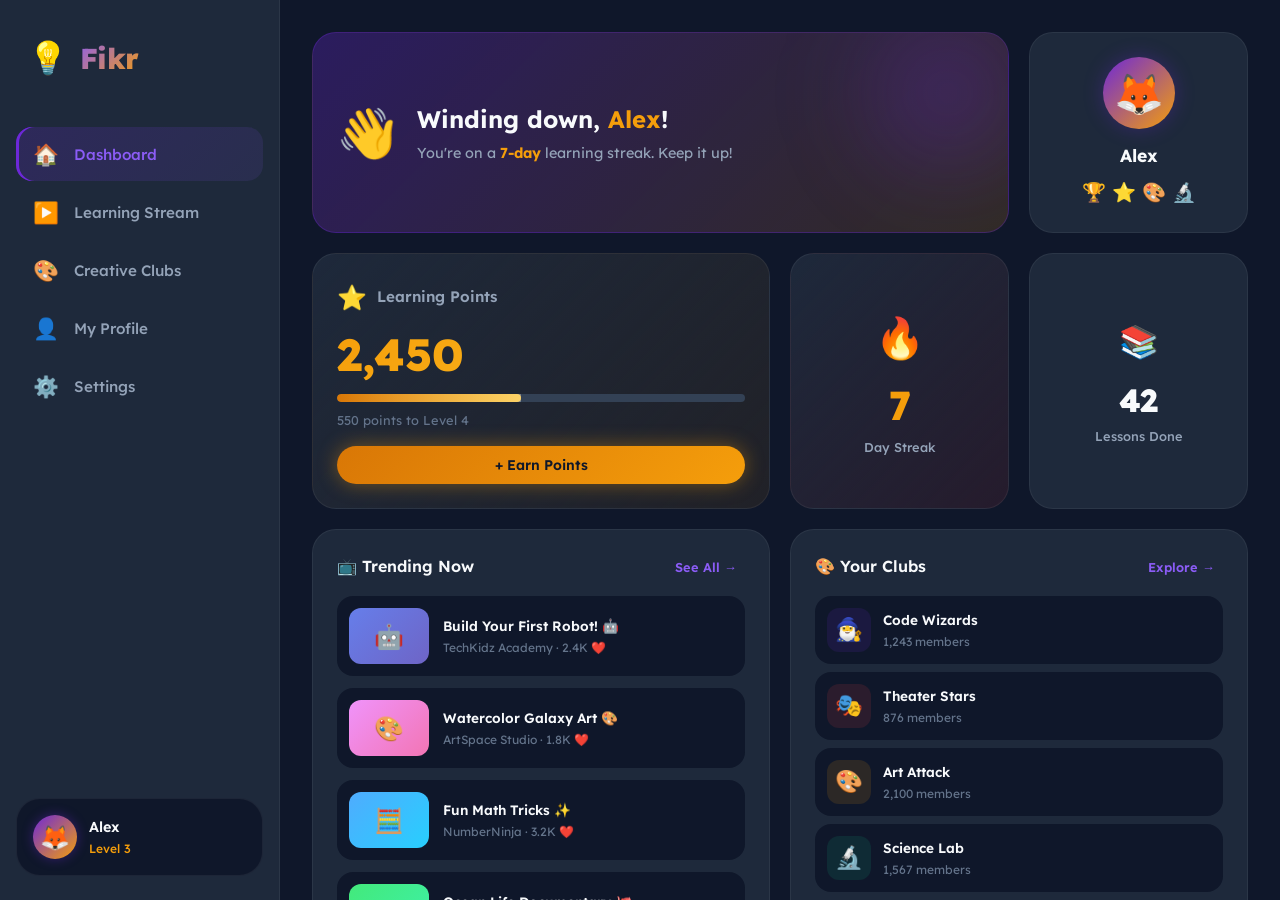
==== app.html @ 9697c7be "Add files via upload" ====
<!DOCTYPE html>
<html lang="en">
<head>
  <meta charset="UTF-8">
  <meta name="viewport" content="width=device-width, initial-scale=1.0">

  <!-- SEO -->
  <title>Fikr — Learn, Create, Grow 💡</title>
  <meta name="description" content="Fikr is a safe educational social network for kids aged 8-16. Explore learning streams, join creative clubs, and grow your knowledge in a moderated environment.">
  <meta name="theme-color" content="#6D28D9">

  <!-- Preconnect for fast font loading -->
  <link rel="preconnect" href="https://fonts.googleapis.com">
  <link rel="preconnect" href="https://fonts.gstatic.com" crossorigin>
  <link href="https://fonts.googleapis.com/css2?family=Lexend:wght@300;400;500;600;700;800&display=swap" rel="stylesheet">

  <!-- Modular CSS -->
  <link rel="stylesheet" href="css/main.css">
  <link rel="stylesheet" href="css/components/sidebar.css">
  <link rel="stylesheet" href="css/components/card.css">
  <link rel="stylesheet" href="css/components/feed.css">
  <link rel="stylesheet" href="css/components/modal.css">
  <link rel="stylesheet" href="css/components/profile.css">
  <link rel="stylesheet" href="css/components/settings.css">
</head>

<body>
  <div class="app" id="app">

    <!-- Mobile hamburger button (visible < 600px) -->
    <button class="mobile-menu-btn" id="mobile-menu-btn" aria-label="Open menu">☰</button>
    <!-- Mobile overlay -->
    <div class="sidebar-overlay" id="sidebar-overlay"></div>

    <!-- ════════════════════════════════════════════════════════
         SIDEBAR NAVIGATION
         ════════════════════════════════════════════════════════ -->
    <aside class="sidebar" id="sidebar" role="navigation" aria-label="Main navigation">

      <!-- Logo -->
      <div class="sidebar__logo">
        <span class="sidebar__logo-icon">💡</span>
        <h1 class="sidebar__logo-text">Fikr</h1>
      </div>

      <!-- Nav Items -->
      <nav class="sidebar__nav">
        <button class="sidebar__nav-item sidebar__nav-item--active"
                data-view="dashboard" id="nav-dashboard" aria-label="Dashboard">
          <span class="sidebar__nav-icon">🏠</span>
          <span class="sidebar__nav-label">Dashboard</span>
        </button>

        <button class="sidebar__nav-item"
                data-view="stream" id="nav-stream" aria-label="Learning Stream">
          <span class="sidebar__nav-icon">▶️</span>
          <span class="sidebar__nav-label">Learning Stream</span>
        </button>

        <button class="sidebar__nav-item"
                data-view="clubs" id="nav-clubs" aria-label="Creative Clubs">
          <span class="sidebar__nav-icon">🎨</span>
          <span class="sidebar__nav-label">Creative Clubs</span>
        </button>

        <button class="sidebar__nav-item"
                data-view="profile" id="nav-profile" aria-label="My Profile">
          <span class="sidebar__nav-icon">👤</span>
          <span class="sidebar__nav-label">My Profile</span>
        </button>

        <button class="sidebar__nav-item"
                data-action="settings" id="nav-settings" aria-label="Settings">
          <span class="sidebar__nav-icon">⚙️</span>
          <span class="sidebar__nav-label">Settings</span>
        </button>
      </nav>

      <!-- User Card -->
      <div class="sidebar__user">
        <div class="sidebar__avatar" id="sidebar-avatar">🦊</div>
        <div class="sidebar__user-info">
          <span class="sidebar__user-name" id="sidebar-username">Alex</span>
          <span class="sidebar__user-level" id="sidebar-level">Level 12</span>
        </div>
      </div>
    </aside>

    <!-- ════════════════════════════════════════════════════════
         MAIN CONTENT AREA
         ════════════════════════════════════════════════════════ -->
    <main class="app__content" id="main-content">

      <!-- ── DASHBOARD VIEW ─────────────────────────────────── -->
      <section class="view view--active" id="view-dashboard" aria-label="Dashboard">
        <div class="bento-grid">

          <!-- Welcome Card -->
          <div class="card card--welcome">
            <div class="card__welcome-content">
              <span class="card__welcome-wave">👋</span>
              <div>
                <h2 class="card__welcome-title">Welcome back, <span id="welcome-name">Alex</span>!</h2>
                <p class="card__welcome-subtitle">
                  You're on a <strong id="welcome-streak">7-day</strong> learning streak. Keep it up!
                </p>
              </div>
            </div>
            <div class="card__welcome-decoration"></div>
          </div>

          <!-- Profile Card -->
          <div class="card card--profile">
            <div class="card__profile-avatar" id="profile-avatar">🦊</div>
            <h3 class="card__profile-name" id="profile-name">Alex</h3>
            <div class="card__profile-badges" id="profile-badges">
              <!-- Rendered reactively by JS -->
            </div>
          </div>

          <!-- Learning Points Card -->
          <div class="card card--points">
            <div class="card__points-header">
              <span class="card__points-icon">⭐</span>
              <h3 class="card__points-title">Learning Points</h3>
            </div>
            <div class="card__points-value" id="points-display">2,450</div>
            <div class="card__points-bar">
              <div class="card__points-progress" id="points-progress" style="width: 45%"></div>
            </div>
            <p class="card__points-next">550 points to Level 13</p>
            <button class="btn btn--accent card__points-earn" id="earn-points-btn">
              + Earn Points
            </button>
          </div>

          <!-- Streak Card -->
          <div class="card card--streak">
            <span class="card__streak-icon">🔥</span>
            <div class="card__streak-value" id="streak-display">7</div>
            <p class="card__streak-label">Day Streak</p>
          </div>

          <!-- Stat Card -->
          <div class="card card--stat">
            <span class="card__stat-icon">📚</span>
            <div class="card__stat-value">42</div>
            <p class="card__stat-label">Lessons Done</p>
          </div>

          <!-- Stream Preview Card -->
          <div class="card card--stream-preview">
            <div class="card__header">
              <h3>📺 Trending Now</h3>
              <button class="btn btn--text" data-view="stream">See All →</button>
            </div>
            <div class="card__stream-preview-content" id="stream-preview">
              <!-- Rendered by video-engine.js -->
            </div>
          </div>

          <!-- Clubs Preview Card -->
          <div class="card card--clubs-preview">
            <div class="card__header">
              <h3>🎨 Your Clubs</h3>
              <button class="btn btn--text" data-view="clubs">Explore →</button>
            </div>
            <div class="card__clubs-list" id="clubs-preview">
              <!-- Rendered by app.js -->
            </div>
          </div>

          <!-- Achievements Card -->
          <div class="card card--achievements">
            <div class="card__header">
              <h3>🏆 Recent Achievements</h3>
            </div>
            <div class="card__achievements-grid">
              <div class="achievement achievement--earned">🎯</div>
              <div class="achievement achievement--earned">🌟</div>
              <div class="achievement achievement--earned">🎨</div>
              <div class="achievement achievement--earned">🔬</div>
              <div class="achievement">🎵</div>
              <div class="achievement">📐</div>
              <div class="achievement">🌍</div>
              <div class="achievement">🚀</div>
            </div>
          </div>

        </div>
      </section>

      <!-- ── LEARNING STREAM VIEW ───────────────────────────── -->
      <section class="view" id="view-stream" aria-label="Learning Stream">
        <div class="stream" id="learning-stream">
          <!-- Dynamically rendered by video-engine.js -->
        </div>
      </section>

      <!-- ── CREATIVE CLUBS VIEW ────────────────────────────── -->
      <section class="view" id="view-clubs" aria-label="Creative Clubs">
        <div class="clubs">
          <div class="clubs__header">
            <h2 class="clubs__title">Creative Clubs</h2>
            <p class="clubs__subtitle">Find your tribe and create together! 🎉</p>
          </div>

          <!-- Search bar -->
          <div class="clubs__search">
            <span class="clubs__search-icon" aria-hidden="true">🔎</span>
            <input class="clubs__search-input" type="search"
                   id="clubs-search-input"
                   placeholder="Search clubs by name…"
                   aria-label="Search clubs"
                   autocomplete="off">
            <button class="clubs__search-clear" id="clubs-search-clear"
                    aria-label="Clear search" hidden>✕</button>
          </div>

          <div class="clubs__filters" id="club-filters">
            <!-- Rendered by app.js -->
          </div>
          <div class="clubs__grid" id="clubs-grid">
            <!-- Rendered by app.js -->
          </div>
          <p class="clubs__empty" id="clubs-empty" hidden>
            No clubs match your search. Try a different keyword 🔍
          </p>
        </div>
      </section>

      <!-- ── PROFILE VIEW ──────────────────────────────────── -->
      <section class="view" id="view-profile" aria-label="My Profile">
        <div class="profile">

          <!-- Banner -->
          <div class="profile__banner"></div>

          <!-- Avatar & Info -->
          <div class="profile__header">
            <div class="profile__avatar-wrapper">
              <div class="profile__avatar" id="profile-page-avatar">🦊</div>
              <span class="profile__avatar-level" id="profile-page-level">12</span>
            </div>
            <div class="profile__info">
              <h2 class="profile__name" id="profile-page-name">Alex</h2>
              <p class="profile__meta">
                <span class="profile__level-text" id="profile-page-level-text">Level 12 · Explorer</span>
                <span class="profile__joined">Member since January 2026</span>
              </p>
            </div>
          </div>

          <!-- Stats Row -->
          <div class="profile__stats">
            <div class="profile__stat">
              <span class="profile__stat-value" id="profile-page-points">2,450</span>
              <span class="profile__stat-label">Points</span>
            </div>
            <div class="profile__stat">
              <span class="profile__stat-value" id="profile-page-streak">7</span>
              <span class="profile__stat-label">Day Streak</span>
            </div>
            <div class="profile__stat">
              <span class="profile__stat-value">12</span>
              <span class="profile__stat-label">Videos</span>
            </div>
            <div class="profile__stat">
              <span class="profile__stat-value">4</span>
              <span class="profile__stat-label">Clubs</span>
            </div>
          </div>

          <!-- Badges -->
          <div class="profile__section">
            <h3 class="profile__section-title">🏆 My Badges</h3>
            <div class="profile__badges-grid" id="profile-badges-grid"></div>
          </div>

          <!-- Creations -->
          <div class="profile__section">
            <h3 class="profile__section-title">🎬 My Creations</h3>
            <div class="profile__creations-grid" id="profile-creations-grid"></div>
          </div>

          <!-- Joined Clubs -->
          <div class="profile__section">
            <h3 class="profile__section-title">🎨 Joined Clubs</h3>
            <div class="profile__clubs-list" id="profile-clubs-list"></div>
          </div>

        </div>
      </section>

      <!-- ── SETTINGS VIEW ─────────────────────────────────── -->
      <section class="view" id="view-settings" aria-label="Settings">
        <div class="settings">

          <div class="settings__header">
            <h2 class="settings__title">⚙️ Settings</h2>
            <p class="settings__subtitle">Manage your account and preferences</p>
          </div>

          <!-- Account -->
          <div class="settings__group">
            <h3 class="settings__group-title">👤 Account</h3>
            <div class="settings__card">
              <div class="settings__avatar-section">
                <div class="settings__avatar-current">
                  <div class="settings__avatar-display" id="settings-avatar-display">🦊</div>
                  <div>
                    <span class="settings__item-label">Choose Your Avatar</span>
                    <span class="settings__item-desc" style="display:block;">Pick the character that represents you</span>
                  </div>
                </div>
                <div class="settings__avatar-picker" id="avatar-picker"></div>
              </div>
              <div class="settings__item">
                <div class="settings__item-info">
                  <span class="settings__item-label">Display Name</span>
                  <span class="settings__item-desc">How others see you on Fikr</span>
                </div>
                <input class="settings__input" type="text" id="settings-name-input"
                       value="Alex" maxlength="20" placeholder="Your name...">
              </div>
            </div>
          </div>

          <!-- Appearance -->
          <div class="settings__group">
            <h3 class="settings__group-title">🎨 Appearance</h3>
            <div class="settings__card">
              <div class="settings__item">
                <div class="settings__item-info">
                  <span class="settings__item-label">Dark Mode</span>
                  <span class="settings__item-desc">Easy on the eyes</span>
                </div>
                <label class="toggle">
                  <input class="toggle__input" type="checkbox" checked data-setting="darkMode">
                  <span class="toggle__slider"></span>
                </label>
              </div>
              <div class="settings__item">
                <div class="settings__item-info">
                  <span class="settings__item-label">Animations</span>
                  <span class="settings__item-desc">Motion and transitions</span>
                </div>
                <label class="toggle">
                  <input class="toggle__input" type="checkbox" checked data-setting="animations">
                  <span class="toggle__slider"></span>
                </label>
              </div>
            </div>
          </div>

          <!-- Notifications -->
          <div class="settings__group">
            <h3 class="settings__group-title">🔔 Notifications</h3>
            <div class="settings__card">
              <div class="settings__item">
                <div class="settings__item-info">
                  <span class="settings__item-label">New Videos</span>
                  <span class="settings__item-desc">When creators you follow post</span>
                </div>
                <label class="toggle">
                  <input class="toggle__input" type="checkbox" checked data-setting="notifyVideos">
                  <span class="toggle__slider"></span>
                </label>
              </div>
              <div class="settings__item">
                <div class="settings__item-info">
                  <span class="settings__item-label">Club Updates</span>
                  <span class="settings__item-desc">Activity in your clubs</span>
                </div>
                <label class="toggle">
                  <input class="toggle__input" type="checkbox" checked data-setting="notifyClubs">
                  <span class="toggle__slider"></span>
                </label>
              </div>
              <div class="settings__item">
                <div class="settings__item-info">
                  <span class="settings__item-label">Achievements</span>
                  <span class="settings__item-desc">When you earn badges or level up</span>
                </div>
                <label class="toggle">
                  <input class="toggle__input" type="checkbox" checked data-setting="notifyAchievements">
                  <span class="toggle__slider"></span>
                </label>
              </div>
            </div>
          </div>

          <!-- Safety & Privacy -->
          <div class="settings__group">
            <h3 class="settings__group-title">🛡️ Safety & Privacy</h3>
            <div class="settings__card">
              <div class="settings__item">
                <div class="settings__item-info">
                  <span class="settings__item-label">Content Filter</span>
                  <span class="settings__item-desc">Age-appropriate filtering level</span>
                </div>
                <select class="settings__select" id="content-filter">
                  <option value="strict">Strict (8-10)</option>
                  <option value="moderate" selected>Moderate (11-13)</option>
                  <option value="standard">Standard (14-16)</option>
                </select>
              </div>
              <div class="settings__item">
                <div class="settings__item-info">
                  <span class="settings__item-label">Parental Gate</span>
                  <span class="settings__item-desc">Math challenge for settings access</span>
                </div>
                <span class="settings__badge settings__badge--active">Active ✅</span>
              </div>
              <div class="settings__item">
                <div class="settings__item-info">
                  <span class="settings__item-label">Data Protection</span>
                  <span class="settings__item-desc">COPPA compliant · end-to-end encrypted</span>
                </div>
                <span class="settings__badge settings__badge--active">Protected 🔒</span>
              </div>
            </div>
          </div>

          <!-- About -->
          <div class="settings__group">
            <h3 class="settings__group-title">ℹ️ About Fikr</h3>
            <div class="settings__card">
              <div class="settings__item">
                <div class="settings__item-info">
                  <span class="settings__item-label">Version</span>
                </div>
                <span class="settings__value">1.0.0</span>
              </div>
              <div class="settings__item">
                <div class="settings__item-info">
                  <span class="settings__item-label">Homepage</span>
                </div>
                <a href="index.html" class="btn btn--text">Visit →</a>
              </div>
            </div>
          </div>

          <!-- Reset & Sign Out -->
          <div class="settings__footer">
            <button class="btn btn--ghost settings__reset" id="settings-reset">
              Reset to Defaults ↺
            </button>
            <button class="btn btn--ghost settings__signout" id="settings-signout">
              Sign Out
            </button>
          </div>

        </div>
      </section>

    </main>

    <!-- ════════════════════════════════════════════════════════
         PARENTAL GATE MODAL
         ════════════════════════════════════════════════════════ -->
    <div class="modal-overlay" id="parental-gate" hidden
         aria-modal="true" role="dialog" aria-label="Parental verification">
      <div class="modal">
        <div class="modal__header">
          <span class="modal__icon">🔒</span>
          <h2 class="modal__title">Parent Check</h2>
          <p class="modal__subtitle">Solve this math problem to continue</p>
        </div>
        <div class="modal__problem" id="gate-problem">— × — = ?</div>
        <input class="modal__input"
               type="number"
               id="gate-answer"
               placeholder="Your answer..."
               autocomplete="off"
               aria-label="Enter your answer">
        <div class="modal__actions">
          <button class="btn btn--ghost" id="gate-cancel">Cancel</button>
          <button class="btn btn--primary" id="gate-submit">Verify</button>
        </div>
        <p class="modal__feedback" id="gate-feedback"></p>
      </div>
    </div>

    <!-- ════════════════════════════════════════════════════════
         TOAST NOTIFICATION CONTAINER
         ════════════════════════════════════════════════════════ -->
    <div class="toast-container" id="toast-container" aria-live="polite"></div>

  </div>

  <!-- JavaScript Entry Point (ES Module) -->
  <script type="module" src="js/app.js"></script>
</body>
</html>
---- css/main.css ----
/**
 * Fikr — Main Stylesheet
 * 
 * Global styles, CSS custom properties, reset, layout system,
 * button components, utility classes, and animations.
 * 
 * @version 1.0.0
 */

/* ============================================
   1. CSS CUSTOM PROPERTIES (Design Tokens)
   (Lexend font is preloaded via <link> in HTML)
   ============================================ */
:root {
  /* Primary Palette */
  --color-primary: #6D28D9;
  --color-primary-light: #8B5CF6;
  --color-primary-dark: #5B21B6;
  --color-primary-glow: rgba(109, 40, 217, 0.4);

  /* Accent Palette */
  --color-accent: #F59E0B;
  --color-accent-light: #FBBF24;
  --color-accent-dark: #D97706;
  --color-accent-glow: rgba(245, 158, 11, 0.4);

  /* Background Palette */
  --color-bg-deep: #0F172A;
  --color-bg-surface: #1E293B;
  --color-bg-surface-hover: #253449;
  --color-bg-elevated: #334155;

  /* Text Palette */
  --color-text-primary: #F8FAFC;
  --color-text-secondary: #94A3B8;
  --color-text-muted: #64748B;

  /* Semantic Colors */
  --color-success: #10B981;
  --color-error: #EF4444;
  --color-info: #3B82F6;
  --color-warning: #F59E0B;

  /* Border Radius */
  --radius-sm: 12px;
  --radius-md: 16px;
  --radius-lg: 24px;
  --radius-xl: 32px;
  --radius-pill: 9999px;

  /* Shadows */
  --shadow-sm: 0 2px 8px rgba(0, 0, 0, 0.15);
  --shadow-md: 0 4px 20px rgba(0, 0, 0, 0.25);
  --shadow-lg: 0 8px 40px rgba(0, 0, 0, 0.35);
  --shadow-glow-primary: 0 0 20px var(--color-primary-glow);
  --shadow-glow-accent: 0 0 20px var(--color-accent-glow);

  /* Transitions */
  --transition-fast: 150ms ease;
  --transition-base: 250ms ease;
  --transition-slow: 400ms cubic-bezier(0.4, 0, 0.2, 1);
  --transition-bounce: 500ms cubic-bezier(0.34, 1.56, 0.64, 1);

  /* Layout */
  --sidebar-width: 280px;
  --content-padding: 32px;

  /* Z-Index Scale */
  --z-sidebar: 100;
  --z-modal-overlay: 500;
  --z-modal: 510;
  --z-toast: 600;
}

/* ============================================
   2b. LIGHT THEME OVERRIDE
   ============================================ */
[data-theme="light"] {
  --color-bg-deep: #F1F5F9;
  --color-bg-surface: #FFFFFF;
  --color-bg-surface-hover: #E8ECF1;
  --color-bg-elevated: #CBD5E1;

  --color-text-primary: #0F172A;
  --color-text-secondary: #475569;
  --color-text-muted: #94A3B8;

  --shadow-sm: 0 2px 8px rgba(0, 0, 0, 0.06);
  --shadow-md: 0 4px 20px rgba(0, 0, 0, 0.08);
  --shadow-lg: 0 8px 40px rgba(0, 0, 0, 0.10);
}

[data-theme="light"] .sidebar {
  background: #FFFFFF;
  border-right-color: #E2E8F0;
}

[data-theme="light"] .sidebar__nav-item--active {
  background: rgba(109, 40, 217, 0.08);
}

[data-theme="light"] .toast {
  background: #FFFFFF;
  border-color: #E2E8F0;
}

[data-theme="light"] .modal {
  background: #FFFFFF;
}

[data-theme="light"] .modal__problem {
  background: #F1F5F9;
  border-color: rgba(109, 40, 217, 0.15);
}

[data-theme="light"] .modal__input {
  background: #F1F5F9;
  border-color: #CBD5E1;
}

[data-theme="light"] .settings__card {
  border-color: #E2E8F0;
}

[data-theme="light"] .settings__input,
[data-theme="light"] .settings__select {
  background: #F1F5F9;
  border-color: #CBD5E1;
}

[data-theme="light"] .toggle__slider {
  background: #CBD5E1;
}

[data-theme="light"] .stream__comments {
  background: rgba(255, 255, 255, 0.95);
}

[data-theme="light"] .profile__stat {
  background: #FFFFFF;
}

/* ============================================
   2c. NO-ANIMATIONS MODE
   ============================================ */
.no-animations *,
.no-animations *::before,
.no-animations *::after {
  animation-duration: 0s !important;
  animation-delay: 0s !important;
  transition-duration: 0s !important;
  transition-delay: 0s !important;
}

/* ============================================
   3. CSS RESET
   ============================================ */
*,
*::before,
*::after {
  margin: 0;
  padding: 0;
  box-sizing: border-box;
}

html {
  font-size: 16px;
  -webkit-font-smoothing: antialiased;
  -moz-osx-font-smoothing: grayscale;
  scroll-behavior: smooth;
}

body {
  font-family: 'Lexend', -apple-system, BlinkMacSystemFont, sans-serif;
  background-color: var(--color-bg-deep);
  color: var(--color-text-primary);
  min-height: 100vh;
  overflow: hidden;
  line-height: 1.6;
}

a {
  color: inherit;
  text-decoration: none;
}

button {
  font-family: inherit;
  cursor: pointer;
  border: none;
  background: none;
  color: inherit;
  font-size: inherit;
}

img {
  max-width: 100%;
  display: block;
}

input {
  font-family: inherit;
  border: none;
  outline: none;
  background: none;
  color: inherit;
}

ul, ol {
  list-style: none;
}

/* ============================================
   4. APP LAYOUT
   ============================================ */
.app {
  display: flex;
  height: 100vh;
  position: relative;
}

.app__content {
  flex: 1;
  margin-left: var(--sidebar-width);
  overflow-y: auto;
  overflow-x: hidden;
  padding: var(--content-padding);
  scroll-behavior: smooth;
}

/* Custom Scrollbar */
.app__content::-webkit-scrollbar {
  width: 6px;
}

.app__content::-webkit-scrollbar-track {
  background: transparent;
}

.app__content::-webkit-scrollbar-thumb {
  background: var(--color-bg-elevated);
  border-radius: var(--radius-pill);
}

.app__content::-webkit-scrollbar-thumb:hover {
  background: var(--color-text-muted);
}

/* ============================================
   5. VIEW MANAGEMENT
   ============================================ */
.view {
  display: none;
  opacity: 0;
  transform: translateY(12px);
}

.view--active {
  display: block;
  animation: viewEnter 0.4s ease forwards;
}

/* ============================================
   6. BENTO GRID LAYOUT
   ============================================ */
.bento-grid {
  display: grid;
  grid-template-columns: repeat(4, 1fr);
  gap: 20px;
  grid-auto-rows: minmax(140px, auto);
}

/* ============================================
   7. BUTTON SYSTEM
   ============================================ */
.btn {
  display: inline-flex;
  align-items: center;
  justify-content: center;
  gap: 8px;
  padding: 10px 20px;
  border-radius: var(--radius-pill);
  font-weight: 600;
  font-size: 0.875rem;
  transition: all var(--transition-base);
  position: relative;
  overflow: hidden;
}

.btn::after {
  content: '';
  position: absolute;
  inset: 0;
  background: linear-gradient(rgba(255,255,255,0.1), transparent);
  opacity: 0;
  transition: opacity var(--transition-fast);
}

.btn:hover::after {
  opacity: 1;
}

.btn:active {
  transform: scale(0.96);
}

/* Primary Button */
.btn--primary {
  background: linear-gradient(135deg, var(--color-primary), var(--color-primary-light));
  color: white;
  box-shadow: var(--shadow-glow-primary);
}

.btn--primary:hover {
  box-shadow: 0 0 30px var(--color-primary-glow);
  transform: translateY(-1px);
}

/* Accent Button */
.btn--accent {
  background: linear-gradient(135deg, var(--color-accent-dark), var(--color-accent));
  color: var(--color-bg-deep);
  box-shadow: var(--shadow-glow-accent);
}

.btn--accent:hover {
  box-shadow: 0 0 30px var(--color-accent-glow);
  transform: translateY(-1px);
}

/* Ghost Button */
.btn--ghost {
  background: var(--color-bg-elevated);
  color: var(--color-text-secondary);
}

.btn--ghost:hover {
  background: var(--color-bg-surface-hover);
  color: var(--color-text-primary);
}

/* Text Button */
.btn--text {
  background: transparent;
  color: var(--color-primary-light);
  padding: 4px 8px;
  font-size: 0.8rem;
}

.btn--text:hover {
  color: var(--color-accent);
}

/* Joined state */
.btn--joined {
  background: var(--color-success) !important;
  box-shadow: 0 0 15px rgba(16, 185, 129, 0.3) !important;
  color: white !important;
}

/* Joined → Leave hover (red) */
.btn--joined:hover {
  background: var(--color-error) !important;
  box-shadow: 0 0 15px rgba(239, 68, 68, 0.4) !important;
}

/* ============================================
   8. TOAST NOTIFICATIONS
   ============================================ */
.toast-container {
  position: fixed;
  top: 24px;
  right: 24px;
  z-index: var(--z-toast);
  display: flex;
  flex-direction: column;
  gap: 12px;
  pointer-events: none;
}

.toast {
  background: var(--color-bg-surface);
  border: 1px solid var(--color-bg-elevated);
  border-radius: var(--radius-md);
  padding: 16px 24px;
  display: flex;
  align-items: center;
  gap: 12px;
  box-shadow: var(--shadow-lg);
  backdrop-filter: blur(12px);
  animation: toastIn 0.4s ease forwards;
  pointer-events: auto;
  min-width: 280px;
  max-width: 400px;
}

.toast--success {
  border-color: var(--color-success);
  box-shadow: 0 0 20px rgba(16, 185, 129, 0.2);
}

.toast--info {
  border-color: var(--color-info);
  box-shadow: 0 0 20px rgba(59, 130, 246, 0.2);
}

.toast--warning {
  border-color: var(--color-warning);
}

.toast--leaving {
  animation: toastOut 0.3s ease forwards;
}

.toast__icon {
  font-size: 1.4rem;
  flex-shrink: 0;
}

.toast__content {
  flex: 1;
}

.toast__title {
  font-weight: 600;
  font-size: 0.9rem;
  margin-bottom: 2px;
}

.toast__message {
  font-size: 0.8rem;
  color: var(--color-text-secondary);
}

/* ============================================
   9. UTILITY CLASSES
   ============================================ */
.sr-only {
  position: absolute;
  width: 1px;
  height: 1px;
  padding: 0;
  margin: -1px;
  overflow: hidden;
  clip: rect(0, 0, 0, 0);
  white-space: nowrap;
  border: 0;
}

.text-gradient {
  background: linear-gradient(135deg, var(--color-primary-light), var(--color-accent));
  -webkit-background-clip: text;
  -webkit-text-fill-color: transparent;
  background-clip: text;
}

/* ============================================
   10. KEYFRAME ANIMATIONS
   ============================================ */
@keyframes viewEnter {
  from {
    opacity: 0;
    transform: translateY(12px);
  }
  to {
    opacity: 1;
    transform: translateY(0);
  }
}

@keyframes pulse {
  0%, 100% { transform: scale(1); }
  50% { transform: scale(1.05); }
}

@keyframes float {
  0%, 100% { transform: translateY(0) rotate(0deg); }
  33% { transform: translateY(-10px) rotate(5deg); }
  66% { transform: translateY(5px) rotate(-3deg); }
}

@keyframes shimmer {
  0% { background-position: -200% 0; }
  100% { background-position: 200% 0; }
}

@keyframes gradientShift {
  0% { background-position: 0% 50%; }
  50% { background-position: 100% 50%; }
  100% { background-position: 0% 50%; }
}

@keyframes bounceIn {
  0% { transform: scale(0); opacity: 0; }
  50% { transform: scale(1.2); }
  100% { transform: scale(1); opacity: 1; }
}

@keyframes slideUp {
  from { transform: translateY(20px); opacity: 0; }
  to { transform: translateY(0); opacity: 1; }
}

@keyframes toastIn {
  from { transform: translateX(100%); opacity: 0; }
  to { transform: translateX(0); opacity: 1; }
}

@keyframes toastOut {
  from { transform: translateX(0); opacity: 1; }
  to { transform: translateX(100%); opacity: 0; }
}

@keyframes pointsPop {
  0% { transform: scale(1); }
  50% { transform: scale(1.3); color: var(--color-accent); }
  100% { transform: scale(1); }
}

@keyframes spin {
  from { transform: rotate(0deg); }
  to { transform: rotate(360deg); }
}

@keyframes waveHand {
  0%, 100% { transform: rotate(0deg); }
  25% { transform: rotate(20deg); }
  75% { transform: rotate(-15deg); }
}

@keyframes shake {
  0%, 100% { transform: translateX(0); }
  25% { transform: translateX(-8px); }
  75% { transform: translateX(8px); }
}

/* ============================================
   11. RESPONSIVE BREAKPOINTS
   ============================================ */
@media (max-width: 1200px) {
  .bento-grid {
    grid-template-columns: repeat(3, 1fr);
  }
}

@media (max-width: 900px) {
  :root {
    --sidebar-width: 72px;
    --content-padding: 20px;
  }

  .bento-grid {
    grid-template-columns: repeat(2, 1fr);
  }
}

@media (max-width: 600px) {
  :root {
    --sidebar-width: 0px;
    --content-padding: 16px;
  }

  .bento-grid {
    grid-template-columns: 1fr;
  }

  /* Sidebar hidden off-canvas by default on mobile */
  .sidebar {
    transform: translateX(-100%);
    transition: transform var(--transition-slow);
    width: 280px;
    z-index: 999;
    box-shadow: var(--shadow-lg);
  }

  .sidebar--open {
    transform: translateX(0);
  }

  /* Main content has no sidebar offset on mobile */
  .app__content {
    margin-left: 0;
  }

  /* Overlay when sidebar is open */
  .sidebar-overlay {
    display: none;
    position: fixed;
    inset: 0;
    background: rgba(0, 0, 0, 0.5);
    backdrop-filter: blur(2px);
    z-index: 998;
  }

  .sidebar-overlay--visible {
    display: block;
    animation: overlayFade 0.25s ease;
  }
}

@keyframes overlayFade {
  from { opacity: 0; }
  to   { opacity: 1; }
}

/* ============================================
   12. MOBILE HAMBURGER BUTTON
   ============================================ */
.mobile-menu-btn {
  display: none;
  position: fixed;
  top: 16px;
  left: 16px;
  z-index: 997;
  width: 44px;
  height: 44px;
  border-radius: var(--radius-md);
  background: var(--color-bg-surface);
  border: 1px solid rgba(255, 255, 255, 0.1);
  align-items: center;
  justify-content: center;
  font-size: 1.4rem;
  cursor: pointer;
  box-shadow: var(--shadow-md);
  transition: all var(--transition-base);
  color: var(--color-text-primary);
}

.mobile-menu-btn:hover {
  background: var(--color-bg-surface-hover);
}

@media (max-width: 600px) {
  .mobile-menu-btn {
    display: flex;
  }

  .app__content {
    padding-top: 72px;
  }
}
---- css/components/sidebar.css ----
/**
 * Sidebar Navigation Component
 * 
 * Fixed left navigation panel with logo, nav items,
 * and user profile. Collapses to icon-only on tablet.
 */

/* ============================================
   SIDEBAR CONTAINER
   ============================================ */
.sidebar {
  position: fixed;
  left: 0;
  top: 0;
  bottom: 0;
  width: var(--sidebar-width);
  background: var(--color-bg-surface);
  border-right: 1px solid rgba(255, 255, 255, 0.06);
  display: flex;
  flex-direction: column;
  z-index: var(--z-sidebar);
  padding: 24px 16px;
  backdrop-filter: blur(20px);
}

/* ============================================
   LOGO
   ============================================ */
.sidebar__logo {
  display: flex;
  align-items: center;
  gap: 12px;
  padding: 8px 12px;
  margin-bottom: 36px;
  user-select: none;
}

.sidebar__logo-icon {
  font-size: 2rem;
  animation: float 3s ease-in-out infinite;
  display: inline-block;
}

.sidebar__logo-text {
  font-size: 1.8rem;
  font-weight: 800;
  background: linear-gradient(135deg, var(--color-primary-light), var(--color-accent));
  -webkit-background-clip: text;
  -webkit-text-fill-color: transparent;
  background-clip: text;
  letter-spacing: -0.02em;
}

/* ============================================
   NAVIGATION ITEMS
   ============================================ */
.sidebar__nav {
  flex: 1;
  display: flex;
  flex-direction: column;
  gap: 4px;
}

.sidebar__nav-item {
  display: flex;
  align-items: center;
  gap: 14px;
  padding: 14px 16px;
  border-radius: var(--radius-md);
  font-size: 0.95rem;
  font-weight: 500;
  color: var(--color-text-secondary);
  transition: all var(--transition-base);
  position: relative;
  width: 100%;
  text-align: left;
}

.sidebar__nav-item:hover {
  background: var(--color-bg-surface-hover);
  color: var(--color-text-primary);
  transform: translateX(4px);
}

/* Active navigation state — purple glow with left accent */
.sidebar__nav-item--active {
  background: linear-gradient(135deg, rgba(109, 40, 217, 0.2), rgba(139, 92, 246, 0.1));
  color: var(--color-primary-light);
  box-shadow: inset 3px 0 0 var(--color-primary);
}

.sidebar__nav-item--active:hover {
  transform: none;
}

.sidebar__nav-icon {
  font-size: 1.3rem;
  width: 28px;
  text-align: center;
  flex-shrink: 0;
}

.sidebar__nav-label {
  white-space: nowrap;
  overflow: hidden;
  text-overflow: ellipsis;
}

/* ============================================
   USER PROFILE AREA (Bottom)
   ============================================ */
.sidebar__user {
  display: flex;
  align-items: center;
  gap: 12px;
  padding: 16px;
  margin-top: 16px;
  background: var(--color-bg-deep);
  border-radius: var(--radius-lg);
  border: 1px solid rgba(255, 255, 255, 0.06);
  transition: border-color var(--transition-base);
}

.sidebar__user:hover {
  border-color: rgba(255, 255, 255, 0.12);
}

.sidebar__avatar {
  width: 44px;
  height: 44px;
  border-radius: 50%;
  background: linear-gradient(135deg, var(--color-primary), var(--color-accent));
  display: flex;
  align-items: center;
  justify-content: center;
  font-size: 1.5rem;
  flex-shrink: 0;
  box-shadow: 0 0 12px var(--color-primary-glow);
}

.sidebar__user-info {
  display: flex;
  flex-direction: column;
  overflow: hidden;
}

.sidebar__user-name {
  font-weight: 600;
  font-size: 0.9rem;
  white-space: nowrap;
  overflow: hidden;
  text-overflow: ellipsis;
}

.sidebar__user-level {
  font-size: 0.75rem;
  color: var(--color-accent);
  font-weight: 500;
}

/* ============================================
   RESPONSIVE — Collapsed sidebar on tablet
   ============================================ */
@media (max-width: 900px) {
  .sidebar {
    width: 72px;
    padding: 24px 8px;
    align-items: center;
  }

  .sidebar__logo-text,
  .sidebar__nav-label,
  .sidebar__user-info {
    display: none;
  }

  .sidebar__logo {
    justify-content: center;
    padding: 8px;
  }

  .sidebar__nav-item {
    justify-content: center;
    padding: 14px;
  }

  .sidebar__user {
    padding: 10px;
    justify-content: center;
  }
}

/* Mobile: sidebar slides in/out via .sidebar--open (see main.css) */
@media (max-width: 600px) {
  .sidebar {
    /* Restore full label visibility when slid open */
    width: 280px;
    padding: 24px 16px;
    align-items: stretch;
  }

  .sidebar__logo-text,
  .sidebar__nav-label,
  .sidebar__user-info {
    display: block;
  }

  .sidebar__logo {
    justify-content: flex-start;
    padding: 8px 12px;
  }

  .sidebar__nav-item {
    justify-content: flex-start;
    padding: 14px 16px;
  }

  .sidebar__user {
    padding: 16px;
    justify-content: flex-start;
  }
}
---- css/components/card.css ----
/**
 * Card Components — Bento Grid Dashboard Cards
 * 
 * Includes: Welcome, Profile, Points, Streak, Stat,
 * Stream Preview, Clubs Preview, Achievements, and
 * Creative Clubs view styles.
 */

/* ============================================
   BASE CARD
   ============================================ */
.card {
  background: var(--color-bg-surface);
  border-radius: var(--radius-lg);
  padding: 24px;
  border: 1px solid rgba(255, 255, 255, 0.06);
  transition: all var(--transition-base);
  position: relative;
  overflow: hidden;
}

.card:hover {
  border-color: rgba(255, 255, 255, 0.1);
  transform: translateY(-2px);
  box-shadow: var(--shadow-md);
}

/* Card Header (used by preview cards) */
.card__header {
  display: flex;
  align-items: center;
  justify-content: space-between;
  margin-bottom: 16px;
}

.card__header h3 {
  font-size: 1rem;
  font-weight: 600;
}

/* ============================================
   GRID SPANNING — Card layout assignments
   ============================================ */
.card--welcome        { grid-column: span 3; }
.card--points         { grid-column: span 2; }
.card--stream-preview { grid-column: span 2; grid-row: span 2; }
.card--clubs-preview  { grid-column: span 2; grid-row: span 2; }
.card--achievements   { grid-column: span 4; }

/* ============================================
   WELCOME CARD
   ============================================ */
.card--welcome {
  background: linear-gradient(135deg,
    rgba(109, 40, 217, 0.3),
    rgba(245, 158, 11, 0.15));
  border-color: rgba(109, 40, 217, 0.3);
  display: flex;
  align-items: center;
  justify-content: space-between;
  overflow: hidden;
}

.card__welcome-content {
  display: flex;
  align-items: center;
  gap: 20px;
  z-index: 1;
}

.card__welcome-wave {
  font-size: 3rem;
  animation: waveHand 2s ease-in-out infinite;
  display: inline-block;
}

.card__welcome-title {
  font-size: 1.5rem;
  font-weight: 700;
  margin-bottom: 4px;
}

.card__welcome-title span {
  color: var(--color-accent);
}

.card__welcome-subtitle {
  color: var(--color-text-secondary);
  font-size: 0.9rem;
}

.card__welcome-subtitle strong {
  color: var(--color-accent);
}

/* Decorative glow circle */
.card__welcome-decoration {
  position: absolute;
  right: -40px;
  top: -40px;
  width: 200px;
  height: 200px;
  border-radius: 50%;
  background: radial-gradient(circle, rgba(109, 40, 217, 0.3), transparent);
  filter: blur(40px);
  pointer-events: none;
}

/* ============================================
   PROFILE CARD
   ============================================ */
.card--profile {
  display: flex;
  flex-direction: column;
  align-items: center;
  justify-content: center;
  text-align: center;
  gap: 8px;
}

.card__profile-avatar {
  width: 72px;
  height: 72px;
  border-radius: 50%;
  background: linear-gradient(135deg, var(--color-primary), var(--color-accent));
  display: flex;
  align-items: center;
  justify-content: center;
  font-size: 2.5rem;
  box-shadow: 0 0 20px rgba(109, 40, 217, 0.3);
  margin-bottom: 4px;
}

.card__profile-name {
  font-weight: 700;
  font-size: 1.1rem;
}

.card__profile-badges {
  display: flex;
  gap: 6px;
  font-size: 1.2rem;
}

/* ============================================
   POINTS CARD
   ============================================ */
.card--points {
  background: linear-gradient(135deg,
    var(--color-bg-surface),
    rgba(245, 158, 11, 0.08));
}

.card__points-header {
  display: flex;
  align-items: center;
  gap: 10px;
  margin-bottom: 12px;
}

.card__points-icon {
  font-size: 1.5rem;
  animation: pulse 2s ease infinite;
  display: inline-block;
}

.card__points-title {
  font-weight: 600;
  font-size: 0.95rem;
  color: var(--color-text-secondary);
}

.card__points-value {
  font-size: 2.8rem;
  font-weight: 800;
  background: linear-gradient(135deg, var(--color-accent), var(--color-accent-light));
  -webkit-background-clip: text;
  -webkit-text-fill-color: transparent;
  background-clip: text;
  line-height: 1.2;
  margin-bottom: 12px;
  transition: transform 0.3s ease;
}

.card__points-value--animate {
  animation: pointsPop 0.5s ease;
}

/* Progress bar toward next level */
.card__points-bar {
  height: 8px;
  background: var(--color-bg-elevated);
  border-radius: var(--radius-pill);
  overflow: hidden;
  margin-bottom: 8px;
}

.card__points-progress {
  height: 100%;
  background: linear-gradient(90deg, var(--color-accent-dark), var(--color-accent-light));
  border-radius: var(--radius-pill);
  transition: width 0.8s cubic-bezier(0.4, 0, 0.2, 1);
  position: relative;
}

.card__points-progress::after {
  content: '';
  position: absolute;
  inset: 0;
  background: linear-gradient(90deg, transparent, rgba(255,255,255,0.3), transparent);
  background-size: 200% 100%;
  animation: shimmer 2s infinite;
}

.card__points-next {
  font-size: 0.8rem;
  color: var(--color-text-muted);
  margin-bottom: 16px;
}

.card__points-earn {
  width: 100%;
}

/* ============================================
   STREAK CARD
   ============================================ */
.card--streak {
  display: flex;
  flex-direction: column;
  align-items: center;
  justify-content: center;
  text-align: center;
  background: linear-gradient(135deg,
    var(--color-bg-surface),
    rgba(239, 68, 68, 0.1));
}

.card__streak-icon {
  font-size: 2.5rem;
  animation: pulse 1.5s ease infinite;
  display: inline-block;
  margin-bottom: 4px;
}

.card__streak-value {
  font-size: 2.5rem;
  font-weight: 800;
  color: var(--color-accent);
}

.card__streak-label {
  font-size: 0.8rem;
  color: var(--color-text-secondary);
  font-weight: 500;
}

/* ============================================
   STAT CARD (generic)
   ============================================ */
.card--stat {
  display: flex;
  flex-direction: column;
  align-items: center;
  justify-content: center;
  text-align: center;
}

.card__stat-icon {
  font-size: 2rem;
  margin-bottom: 8px;
}

.card__stat-value {
  font-size: 2rem;
  font-weight: 800;
  color: var(--color-text-primary);
}

.card__stat-label {
  font-size: 0.8rem;
  color: var(--color-text-secondary);
  font-weight: 500;
}

/* ============================================
   STREAM PREVIEW CARD
   ============================================ */
.card--stream-preview {
  display: flex;
  flex-direction: column;
}

.card__stream-preview-content {
  flex: 1;
  display: flex;
  flex-direction: column;
  gap: 12px;
  overflow: hidden;
}

/* Mini stream preview item */
.stream-preview-item {
  display: flex;
  align-items: center;
  gap: 14px;
  padding: 12px;
  background: var(--color-bg-deep);
  border-radius: var(--radius-md);
  cursor: pointer;
  transition: all var(--transition-base);
}

.stream-preview-item:hover {
  background: var(--color-bg-surface-hover);
  transform: translateX(4px);
}

.stream-preview-item__thumb {
  width: 80px;
  height: 56px;
  border-radius: var(--radius-sm);
  background-size: 200% 200%;
  animation: gradientShift 4s ease infinite;
  flex-shrink: 0;
  display: flex;
  align-items: center;
  justify-content: center;
  font-size: 1.5rem;
}

.stream-preview-item__info {
  flex: 1;
  overflow: hidden;
}

.stream-preview-item__title {
  font-weight: 600;
  font-size: 0.85rem;
  white-space: nowrap;
  overflow: hidden;
  text-overflow: ellipsis;
  margin-bottom: 2px;
}

.stream-preview-item__meta {
  font-size: 0.75rem;
  color: var(--color-text-muted);
}

/* ============================================
   CLUBS PREVIEW CARD
   ============================================ */
.card--clubs-preview {
  display: flex;
  flex-direction: column;
}

.card__clubs-list {
  flex: 1;
  display: flex;
  flex-direction: column;
  gap: 8px;
  overflow: hidden;
}

.club-preview-item {
  display: flex;
  align-items: center;
  gap: 12px;
  padding: 12px;
  background: var(--color-bg-deep);
  border-radius: var(--radius-md);
  cursor: pointer;
  transition: all var(--transition-base);
}

.club-preview-item:hover {
  background: var(--color-bg-surface-hover);
  transform: translateX(4px);
}

.club-preview-item__emoji {
  width: 44px;
  height: 44px;
  border-radius: var(--radius-sm);
  display: flex;
  align-items: center;
  justify-content: center;
  font-size: 1.4rem;
  flex-shrink: 0;
}

.club-preview-item__info {
  flex: 1;
}

.club-preview-item__name {
  font-weight: 600;
  font-size: 0.85rem;
  margin-bottom: 2px;
}

.club-preview-item__members {
  font-size: 0.75rem;
  color: var(--color-text-muted);
}

/* ============================================
   ACHIEVEMENTS CARD
   ============================================ */
.card--achievements {
  display: flex;
  flex-direction: column;
}

.card__achievements-grid {
  display: flex;
  gap: 12px;
  flex-wrap: wrap;
}

.achievement {
  width: 52px;
  height: 52px;
  border-radius: var(--radius-md);
  background: var(--color-bg-deep);
  display: flex;
  align-items: center;
  justify-content: center;
  font-size: 1.5rem;
  opacity: 0.3;
  filter: grayscale(1);
  transition: all var(--transition-base);
  cursor: default;
}

/* Unlocked achievement — glowing purple border */
.achievement--earned {
  opacity: 1;
  filter: none;
  background: linear-gradient(135deg, rgba(109, 40, 217, 0.2), rgba(245, 158, 11, 0.1));
  border: 1px solid rgba(109, 40, 217, 0.3);
  animation: bounceIn 0.5s ease backwards;
}

.achievement--earned:hover {
  transform: scale(1.15) rotate(5deg);
  box-shadow: var(--shadow-glow-primary);
}

/* Staggered entrance animation */
.achievement--earned:nth-child(1) { animation-delay: 0.1s; }
.achievement--earned:nth-child(2) { animation-delay: 0.2s; }
.achievement--earned:nth-child(3) { animation-delay: 0.3s; }
.achievement--earned:nth-child(4) { animation-delay: 0.4s; }

/* ============================================
   CREATIVE CLUBS VIEW — Full page
   ============================================ */
.clubs {
  max-width: 1200px;
}

.clubs__header {
  margin-bottom: 28px;
}

.clubs__title {
  font-size: 2rem;
  font-weight: 800;
  margin-bottom: 4px;
  background: linear-gradient(135deg, var(--color-primary-light), var(--color-accent));
  -webkit-background-clip: text;
  -webkit-text-fill-color: transparent;
  background-clip: text;
}

.clubs__subtitle {
  color: var(--color-text-secondary);
  font-size: 1rem;
}

/* ============================================
   CLUBS SEARCH BAR
   ============================================ */
.clubs__search {
  position: relative;
  margin-bottom: 16px;
  max-width: 480px;
}

.clubs__search-icon {
  position: absolute;
  left: 16px;
  top: 50%;
  transform: translateY(-50%);
  font-size: 1rem;
  pointer-events: none;
  opacity: 0.7;
}

.clubs__search-input {
  width: 100%;
  padding: 12px 44px 12px 44px;
  background: var(--color-bg-surface);
  border: 1px solid rgba(255, 255, 255, 0.06);
  border-radius: var(--radius-pill);
  font-size: 0.9rem;
  color: var(--color-text-primary);
  font-family: 'Lexend', sans-serif;
  transition: border-color var(--transition-base), box-shadow var(--transition-base);
}

.clubs__search-input::placeholder {
  color: var(--color-text-muted);
}

.clubs__search-input:focus {
  border-color: var(--color-primary);
  box-shadow: 0 0 0 3px var(--color-primary-glow);
  outline: none;
}

.clubs__search-input::-webkit-search-cancel-button {
  display: none;
}

.clubs__search-clear {
  position: absolute;
  right: 8px;
  top: 50%;
  transform: translateY(-50%);
  width: 28px;
  height: 28px;
  border-radius: 50%;
  background: var(--color-bg-elevated);
  color: var(--color-text-secondary);
  font-size: 0.75rem;
  display: flex;
  align-items: center;
  justify-content: center;
  cursor: pointer;
  transition: all var(--transition-fast);
}

.clubs__search-clear:hover {
  background: var(--color-bg-surface-hover);
  color: var(--color-text-primary);
}

.clubs__empty {
  text-align: center;
  padding: 48px 20px;
  color: var(--color-text-secondary);
  font-size: 0.95rem;
}

/* Category filter pills */
.clubs__filters {
  display: flex;
  gap: 10px;
  margin-bottom: 28px;
  flex-wrap: wrap;
}

.clubs__filter-btn {
  display: inline-flex;
  align-items: center;
  gap: 6px;
  padding: 10px 18px;
  border-radius: var(--radius-pill);
  background: var(--color-bg-surface);
  border: 1px solid rgba(255, 255, 255, 0.06);
  color: var(--color-text-secondary);
  font-size: 0.85rem;
  font-weight: 500;
  cursor: pointer;
  transition: all var(--transition-base);
  font-family: 'Lexend', sans-serif;
}

.clubs__filter-btn:hover {
  background: var(--color-bg-surface-hover);
  color: var(--color-text-primary);
  border-color: rgba(255, 255, 255, 0.1);
  transform: translateY(-2px);
}

.clubs__filter-btn--active {
  background: linear-gradient(135deg, var(--color-primary), var(--color-primary-light));
  color: white;
  border-color: transparent;
  box-shadow: var(--shadow-glow-primary);
}

.clubs__filter-btn--active:hover {
  transform: none;
}

/* Club cards grid */
.clubs__grid {
  display: grid;
  grid-template-columns: repeat(auto-fill, minmax(280px, 1fr));
  gap: 20px;
}

/* Individual club card */
.clubs__card {
  background: var(--color-bg-surface);
  border-radius: var(--radius-lg);
  border: 1px solid rgba(255, 255, 255, 0.06);
  overflow: hidden;
  transition: all var(--transition-base);
  animation: slideUp 0.4s ease backwards;
  cursor: pointer;
}

.clubs__card:hover {
  transform: translateY(-4px);
  box-shadow: var(--shadow-md);
  border-color: rgba(255, 255, 255, 0.12);
}

.clubs__card-header {
  padding: 28px;
  display: flex;
  align-items: center;
  justify-content: center;
}

.clubs__card-emoji {
  font-size: 3rem;
  transition: transform var(--transition-bounce);
}

.clubs__card:hover .clubs__card-emoji {
  transform: scale(1.2) rotate(5deg);
}

.clubs__card-body {
  padding: 0 20px 20px;
}

.clubs__card-name {
  font-size: 1.05rem;
  font-weight: 700;
  margin-bottom: 6px;
}

.clubs__card-description {
  font-size: 0.8rem;
  color: var(--color-text-secondary);
  margin-bottom: 16px;
  line-height: 1.5;
}

.clubs__card-footer {
  display: flex;
  align-items: center;
  justify-content: space-between;
}

.clubs__card-members {
  font-size: 0.8rem;
  color: var(--color-text-muted);
}

.clubs__card-join {
  padding: 8px 20px;
  font-size: 0.8rem;
}

/* ============================================
   RESPONSIVE CARD OVERRIDES
   ============================================ */
@media (max-width: 1200px) {
  .card--welcome      { grid-column: span 2; }
  .card--achievements { grid-column: span 3; }
}

@media (max-width: 900px) {
  .card--welcome,
  .card--points,
  .card--stream-preview,
  .card--clubs-preview,
  .card--achievements {
    grid-column: span 2;
  }

  .card--stream-preview,
  .card--clubs-preview {
    grid-row: span 1;
  }
}

@media (max-width: 600px) {
  .card--welcome,
  .card--points,
  .card--stream-preview,
  .card--clubs-preview,
  .card--achievements {
    grid-column: span 1;
  }

  .clubs__grid {
    grid-template-columns: 1fr;
  }
}
---- css/components/feed.css ----
/**
 * Learning Stream (Video Feed) Styles
 * 
 * Vertical scroll-snapping video feed with animated gradient
 * placeholders, floating decorative shapes, engagement sidebar,
 * and a slide-up comments panel.
 */

/* ============================================
   STREAM CONTAINER — Scroll Snap Host
   ============================================ */
.stream {
  height: calc(100vh - 64px);
  overflow-y: scroll;
  scroll-snap-type: y mandatory;
  scroll-behavior: smooth;
  border-radius: var(--radius-lg);
}

/* Hide scrollbar for clean aesthetic */
.stream::-webkit-scrollbar {
  width: 0;
}

.stream {
  -ms-overflow-style: none;
  scrollbar-width: none;
}

/* ============================================
   STREAM ITEM — Single Video Card
   ============================================ */
.stream__item {
  height: calc(100vh - 64px);
  scroll-snap-align: start;
  scroll-snap-stop: always;
  position: relative;
  display: flex;
  border-radius: var(--radius-lg);
  overflow: hidden;
  margin-bottom: 4px;
}

/* ============================================
   VIDEO BACKGROUND — Animated Gradient
   Simulates video content with moving gradients
   ============================================ */
.stream__video-bg {
  position: absolute;
  inset: 0;
  background: linear-gradient(
    135deg,
    var(--gradient-start, #667eea),
    var(--gradient-mid, #764ba2),
    var(--gradient-end, #667eea)
  );
  background-size: 300% 300%;
  transition: filter 0.3s ease;
}

/* Active video plays the gradient animation */
.stream__item--active .stream__video-bg {
  animation: gradientShift 6s ease infinite;
}

/* Inactive videos are dimmed */
.stream__item:not(.stream__item--active) .stream__video-bg {
  filter: brightness(0.6);
}

/* ============================================
   FLOATING DECORATIVE SHAPES
   Adds depth and visual interest to placeholders
   ============================================ */
.stream__shapes {
  position: absolute;
  inset: 0;
  overflow: hidden;
  pointer-events: none;
}

.stream__shape {
  position: absolute;
  border-radius: 50%;
  opacity: 0.12;
  background: white;
}

/* Shapes only animate when the video is active */
.stream__item--active .stream__shape {
  animation: float 4s ease-in-out infinite;
}

.stream__shape--1 {
  width: 120px;
  height: 120px;
  top: 15%;
  left: 10%;
  animation-delay: 0s;
}

.stream__shape--2 {
  width: 80px;
  height: 80px;
  top: 40%;
  right: 15%;
  animation-delay: 1.5s;
  border-radius: var(--radius-lg);
}

.stream__shape--3 {
  width: 60px;
  height: 60px;
  bottom: 25%;
  left: 30%;
  animation-delay: 3s;
}

/* ============================================
   PLAY INDICATOR — Centered Play Button
   ============================================ */
.stream__play-indicator {
  position: absolute;
  top: 50%;
  left: 50%;
  transform: translate(-50%, -50%);
  width: 72px;
  height: 72px;
  border-radius: 50%;
  background: rgba(0, 0, 0, 0.3);
  backdrop-filter: blur(8px);
  display: flex;
  align-items: center;
  justify-content: center;
  font-size: 1.5rem;
  opacity: 0;
  transition: all var(--transition-base);
  border: 2px solid rgba(255, 255, 255, 0.2);
}

/* Show play button when video is paused (inactive) */
.stream__item:not(.stream__item--active) .stream__play-indicator {
  opacity: 1;
}

/* Hide + scale out when playing */
.stream__item--active .stream__play-indicator {
  opacity: 0;
  transform: translate(-50%, -50%) scale(1.5);
}

/* ============================================
   DURATION BADGE
   ============================================ */
.stream__duration {
  position: absolute;
  top: 24px;
  left: 24px;
  padding: 6px 14px;
  background: rgba(0, 0, 0, 0.5);
  backdrop-filter: blur(8px);
  border-radius: var(--radius-pill);
  font-size: 0.8rem;
  font-weight: 600;
  z-index: 2;
  color: white;
}

/* ============================================
   VIDEO INFO OVERLAY — Bottom gradient
   ============================================ */
.stream__info {
  position: absolute;
  bottom: 0;
  left: 0;
  right: 80px;
  padding: 80px 24px 32px;
  background: linear-gradient(transparent, rgba(0, 0, 0, 0.7));
  z-index: 2;
}

.stream__creator {
  display: flex;
  align-items: center;
  gap: 10px;
  margin-bottom: 10px;
}

.stream__creator-avatar {
  width: 40px;
  height: 40px;
  border-radius: 50%;
  background: rgba(255, 255, 255, 0.15);
  backdrop-filter: blur(8px);
  display: flex;
  align-items: center;
  justify-content: center;
  font-size: 1.2rem;
  border: 2px solid rgba(255, 255, 255, 0.2);
}

.stream__creator-name {
  font-weight: 600;
  font-size: 0.9rem;
  color: white;
}

.stream__title {
  font-size: 1.2rem;
  font-weight: 700;
  margin-bottom: 8px;
  line-height: 1.4;
  color: white;
}

.stream__category {
  display: inline-flex;
  padding: 4px 12px;
  background: var(--color-primary);
  border-radius: var(--radius-pill);
  font-size: 0.7rem;
  font-weight: 600;
  text-transform: uppercase;
  letter-spacing: 0.05em;
  color: white;
}

/* ============================================
   ENGAGEMENT ACTIONS SIDEBAR — Right side
   ============================================ */
.stream__actions {
  position: absolute;
  right: 16px;
  bottom: 140px;
  display: flex;
  flex-direction: column;
  gap: 20px;
  z-index: 3;
}

.stream__action-btn {
  display: flex;
  flex-direction: column;
  align-items: center;
  gap: 4px;
  color: white;
  transition: all var(--transition-base);
}

.stream__action-btn:hover {
  transform: scale(1.15);
}

.stream__action-btn:active {
  transform: scale(0.9);
}

.stream__action-icon {
  width: 48px;
  height: 48px;
  border-radius: 50%;
  background: rgba(255, 255, 255, 0.12);
  backdrop-filter: blur(8px);
  display: flex;
  align-items: center;
  justify-content: center;
  font-size: 1.3rem;
  border: 1px solid rgba(255, 255, 255, 0.15);
  transition: all var(--transition-base);
}

.stream__action-btn:hover .stream__action-icon {
  background: rgba(255, 255, 255, 0.2);
  box-shadow: 0 0 20px rgba(255, 255, 255, 0.1);
}

/* Liked state — red glow */
.stream__action-btn--liked .stream__action-icon {
  background: rgba(239, 68, 68, 0.3);
  border-color: rgba(239, 68, 68, 0.5);
}

/* Remix button — purple-amber gradient glow */
.stream__action-btn--remix .stream__action-icon {
  background: linear-gradient(135deg, rgba(109, 40, 217, 0.4), rgba(245, 158, 11, 0.3));
  border-color: var(--color-primary-light);
  animation: pulse 2s ease infinite;
}

.stream__action-label {
  font-size: 0.7rem;
  font-weight: 500;
}

/* ============================================
   COMMENTS OVERLAY — Slide-up panel
   ============================================ */
.stream__comments {
  position: absolute;
  bottom: 0;
  left: 0;
  right: 0;
  max-height: 50%;
  background: rgba(15, 23, 42, 0.95);
  backdrop-filter: blur(16px);
  border-radius: var(--radius-lg) var(--radius-lg) 0 0;
  padding: 20px 24px;
  z-index: 5;
  transform: translateY(100%);
  transition: transform var(--transition-slow);
  overflow-y: auto;
}

.stream__comments--open {
  transform: translateY(0);
}

.stream__comments-header {
  display: flex;
  align-items: center;
  justify-content: space-between;
  margin-bottom: 16px;
  padding-bottom: 12px;
  border-bottom: 1px solid rgba(255, 255, 255, 0.1);
}

.stream__comments-title {
  font-weight: 600;
  font-size: 0.95rem;
}

.stream__comments-close {
  width: 32px;
  height: 32px;
  border-radius: 50%;
  background: var(--color-bg-elevated);
  display: flex;
  align-items: center;
  justify-content: center;
  cursor: pointer;
  transition: background var(--transition-fast);
  border: none;
  color: var(--color-text-primary);
  font-size: 0.9rem;
}

.stream__comments-close:hover {
  background: var(--color-bg-surface-hover);
}

/* Individual comment */
.stream__comment {
  display: flex;
  gap: 10px;
  margin-bottom: 14px;
}

.stream__comment-avatar {
  width: 32px;
  height: 32px;
  border-radius: 50%;
  background: var(--color-bg-elevated);
  display: flex;
  align-items: center;
  justify-content: center;
  font-size: 0.85rem;
  flex-shrink: 0;
}

.stream__comment-body {
  flex: 1;
}

.stream__comment-user {
  font-weight: 600;
  font-size: 0.8rem;
  margin-bottom: 2px;
  color: var(--color-primary-light);
}

.stream__comment-text {
  font-size: 0.8rem;
  color: var(--color-text-secondary);
  line-height: 1.4;
}
---- css/components/modal.css ----
/**
 * Modal / Parental Gate Styles
 * 
 * Fullscreen overlay with backdrop blur, centered modal card,
 * math problem display, input field, and feedback messages.
 */

/* ============================================
   MODAL OVERLAY — Blurred backdrop
   ============================================ */
.modal-overlay {
  position: fixed;
  inset: 0;
  background: rgba(15, 23, 42, 0.8);
  backdrop-filter: blur(8px);
  z-index: var(--z-modal-overlay);
  display: flex;
  align-items: center;
  justify-content: center;
  opacity: 0;
  visibility: hidden;
  transition: all var(--transition-base);
}

.modal-overlay--visible {
  opacity: 1;
  visibility: visible;
}

/* ============================================
   MODAL CONTAINER
   ============================================ */
.modal {
  background: var(--color-bg-surface);
  border-radius: var(--radius-xl);
  border: 1px solid rgba(255, 255, 255, 0.1);
  padding: 40px;
  width: 90%;
  max-width: 420px;
  text-align: center;
  transform: scale(0.9) translateY(20px);
  transition: transform var(--transition-slow);
  box-shadow:
    var(--shadow-lg),
    0 0 60px rgba(109, 40, 217, 0.15);
  position: relative;
  overflow: hidden;
}

.modal-overlay--visible .modal {
  transform: scale(1) translateY(0);
}

/* Decorative radial glow behind modal */
.modal::before {
  content: '';
  position: absolute;
  top: -50%;
  left: -50%;
  width: 200%;
  height: 200%;
  background: radial-gradient(
    circle at 30% 20%,
    rgba(109, 40, 217, 0.08),
    transparent 50%
  );
  pointer-events: none;
}

/* ============================================
   MODAL HEADER
   ============================================ */
.modal__header {
  margin-bottom: 28px;
  position: relative;
}

.modal__icon {
  font-size: 3rem;
  display: block;
  margin-bottom: 12px;
  animation: bounceIn 0.6s ease backwards;
  animation-delay: 0.2s;
}

.modal__title {
  font-size: 1.5rem;
  font-weight: 700;
  margin-bottom: 8px;
}

.modal__subtitle {
  color: var(--color-text-secondary);
  font-size: 0.9rem;
}

/* ============================================
   MATH PROBLEM DISPLAY
   ============================================ */
.modal__problem {
  font-size: 2.5rem;
  font-weight: 800;
  padding: 24px;
  background: var(--color-bg-deep);
  border-radius: var(--radius-lg);
  margin-bottom: 20px;
  letter-spacing: 0.05em;
  color: var(--color-primary-light);
  border: 1px solid rgba(109, 40, 217, 0.2);
  position: relative;
}

/* ============================================
   ANSWER INPUT
   ============================================ */
.modal__input {
  width: 100%;
  padding: 16px 20px;
  background: var(--color-bg-deep);
  border: 2px solid var(--color-bg-elevated);
  border-radius: var(--radius-md);
  font-size: 1.2rem;
  font-weight: 600;
  text-align: center;
  color: var(--color-text-primary);
  transition: border-color var(--transition-base), box-shadow var(--transition-base);
  margin-bottom: 20px;
  font-family: 'Lexend', sans-serif;
}

.modal__input:focus {
  border-color: var(--color-primary);
  box-shadow: 0 0 0 4px var(--color-primary-glow);
}

.modal__input::placeholder {
  color: var(--color-text-muted);
  font-weight: 400;
}

/* Remove number input spinners for cleaner look */
.modal__input::-webkit-outer-spin-button,
.modal__input::-webkit-inner-spin-button {
  -webkit-appearance: none;
  margin: 0;
}

.modal__input[type=number] {
  -moz-appearance: textfield;
}

/* ============================================
   ACTION BUTTONS
   ============================================ */
.modal__actions {
  display: flex;
  gap: 12px;
  margin-bottom: 16px;
}

.modal__actions .btn {
  flex: 1;
  padding: 14px 20px;
}

/* ============================================
   FEEDBACK MESSAGES
   ============================================ */
.modal__feedback {
  font-size: 0.85rem;
  font-weight: 600;
  min-height: 24px;
  transition: all var(--transition-base);
}

.modal__feedback--success {
  color: var(--color-success);
}

.modal__feedback--error {
  color: var(--color-error);
  animation: shake 0.4s ease;
}

/* ============================================
   RESPONSIVE
   ============================================ */
@media (max-width: 480px) {
  .modal {
    padding: 28px 20px;
    border-radius: var(--radius-lg);
  }

  .modal__problem {
    font-size: 2rem;
    padding: 18px;
  }
}
---- css/components/profile.css ----
/**
 * Profile View Styles
 *
 * Full user profile page with gradient banner, avatar, stats row,
 * badges collection, video creations grid, and joined clubs list.
 */

/* ============================================
   PROFILE CONTAINER
   ============================================ */
.profile {
  max-width: 900px;
  margin: 0 auto;
}

/* ============================================
   BANNER — Gradient header with decorative pattern
   ============================================ */
.profile__banner {
  height: 180px;
  border-radius: var(--radius-lg);
  background: linear-gradient(135deg,
    var(--color-primary-dark),
    var(--color-primary),
    var(--color-primary-light));
  position: relative;
  overflow: hidden;
  margin-bottom: -50px;
}

/* Grid pattern overlay */
.profile__banner::after {
  content: '';
  position: absolute;
  inset: 0;
  background-image:
    radial-gradient(circle at 25% 50%, rgba(255,255,255,0.08), transparent 40%),
    radial-gradient(circle at 75% 30%, rgba(245,158,11,0.12), transparent 30%);
  animation: meshFloat 12s ease-in-out infinite alternate;
}

@keyframes meshFloat {
  0%   { transform: scale(1); }
  100% { transform: scale(1.05) translateX(-2%); }
}

/* ============================================
   HEADER — Avatar + User Info
   ============================================ */
.profile__header {
  display: flex;
  align-items: flex-end;
  gap: 20px;
  padding: 0 24px;
  margin-bottom: 28px;
  position: relative;
  z-index: 2;
}

.profile__avatar-wrapper {
  position: relative;
  flex-shrink: 0;
}

.profile__avatar {
  width: 100px;
  height: 100px;
  border-radius: 50%;
  background: linear-gradient(135deg, var(--color-primary), var(--color-accent));
  display: flex;
  align-items: center;
  justify-content: center;
  font-size: 3.5rem;
  border: 4px solid var(--color-bg-deep);
  box-shadow: 0 4px 20px rgba(109, 40, 217, 0.3);
}

.profile__avatar-level {
  position: absolute;
  bottom: 2px;
  right: 2px;
  width: 32px;
  height: 32px;
  border-radius: 50%;
  background: var(--color-accent);
  color: var(--color-bg-deep);
  font-size: 0.75rem;
  font-weight: 800;
  display: flex;
  align-items: center;
  justify-content: center;
  border: 3px solid var(--color-bg-deep);
}

.profile__info {
  padding-bottom: 8px;
}

.profile__name {
  font-size: 1.8rem;
  font-weight: 800;
  line-height: 1.2;
  margin-bottom: 2px;
}

.profile__meta {
  display: flex;
  gap: 16px;
  font-size: 0.85rem;
  color: var(--color-text-secondary);
}

.profile__level-text {
  color: var(--color-accent);
  font-weight: 600;
}

/* ============================================
   STATS ROW
   ============================================ */
.profile__stats {
  display: grid;
  grid-template-columns: repeat(4, 1fr);
  gap: 1px;
  background: rgba(255, 255, 255, 0.06);
  border-radius: var(--radius-lg);
  overflow: hidden;
  margin: 0 24px 32px;
}

.profile__stat {
  background: var(--color-bg-surface);
  padding: 20px;
  text-align: center;
  transition: background var(--transition-base);
}

.profile__stat:hover {
  background: var(--color-bg-surface-hover);
}

.profile__stat-value {
  display: block;
  font-size: 1.6rem;
  font-weight: 800;
  margin-bottom: 2px;
  background: linear-gradient(135deg, var(--color-primary-light), var(--color-accent));
  -webkit-background-clip: text;
  -webkit-text-fill-color: transparent;
  background-clip: text;
}

.profile__stat-label {
  font-size: 0.75rem;
  color: var(--color-text-muted);
  font-weight: 500;
  text-transform: uppercase;
  letter-spacing: 0.04em;
}

/* ============================================
   PROFILE SECTIONS — Badges, Creations, Clubs
   ============================================ */
.profile__section {
  padding: 0 24px;
  margin-bottom: 32px;
}

.profile__section-title {
  font-size: 1.1rem;
  font-weight: 700;
  margin-bottom: 16px;
  padding-bottom: 12px;
  border-bottom: 1px solid rgba(255, 255, 255, 0.06);
}

/* ============================================
   BADGES GRID
   ============================================ */
.profile__badges-grid {
  display: grid;
  grid-template-columns: repeat(auto-fill, minmax(120px, 1fr));
  gap: 12px;
}

.profile__badge {
  display: flex;
  flex-direction: column;
  align-items: center;
  gap: 6px;
  padding: 16px 10px;
  background: var(--color-bg-surface);
  border: 1px solid rgba(255, 255, 255, 0.04);
  border-radius: var(--radius-md);
  text-align: center;
  opacity: 0.35;
  filter: grayscale(1);
  transition: all var(--transition-base);
}

.profile__badge--earned {
  opacity: 1;
  filter: none;
  border-color: rgba(109, 40, 217, 0.2);
  background: linear-gradient(135deg,
    rgba(109, 40, 217, 0.1),
    rgba(245, 158, 11, 0.05));
}

.profile__badge--earned:hover {
  transform: translateY(-4px);
  box-shadow: var(--shadow-glow-primary);
  border-color: rgba(109, 40, 217, 0.4);
}

.profile__badge-emoji {
  font-size: 1.8rem;
}

.profile__badge-name {
  font-size: 0.75rem;
  font-weight: 600;
}

.profile__badge-desc {
  font-size: 0.65rem;
  color: var(--color-text-muted);
  line-height: 1.3;
}

/* ============================================
   CREATIONS GRID — User's video thumbnails
   ============================================ */
.profile__creations-grid {
  display: grid;
  grid-template-columns: repeat(auto-fill, minmax(220px, 1fr));
  gap: 16px;
}

.profile__creation {
  border-radius: var(--radius-md);
  overflow: hidden;
  background: var(--color-bg-surface);
  border: 1px solid rgba(255, 255, 255, 0.06);
  cursor: pointer;
  transition: all var(--transition-base);
}

.profile__creation:hover {
  transform: translateY(-4px);
  box-shadow: var(--shadow-md);
  border-color: rgba(255, 255, 255, 0.12);
}

.profile__creation-thumb {
  height: 130px;
  display: flex;
  align-items: center;
  justify-content: center;
  position: relative;
}

.profile__creation-play {
  width: 44px;
  height: 44px;
  border-radius: 50%;
  background: rgba(0, 0, 0, 0.4);
  backdrop-filter: blur(8px);
  display: flex;
  align-items: center;
  justify-content: center;
  font-size: 1rem;
  opacity: 0;
  transition: opacity var(--transition-base);
  border: 2px solid rgba(255, 255, 255, 0.2);
  color: white;
}

.profile__creation:hover .profile__creation-play {
  opacity: 1;
}

.profile__creation-info {
  padding: 12px 14px;
}

.profile__creation-title {
  display: block;
  font-size: 0.85rem;
  font-weight: 600;
  margin-bottom: 4px;
  white-space: nowrap;
  overflow: hidden;
  text-overflow: ellipsis;
}

.profile__creation-meta {
  font-size: 0.72rem;
  color: var(--color-text-muted);
}

/* ============================================
   JOINED CLUBS LIST
   ============================================ */
.profile__clubs-list {
  display: flex;
  flex-direction: column;
  gap: 8px;
}

/* Empty state when no clubs joined */
.profile__clubs-empty {
  padding: 32px 20px;
  text-align: center;
  background: var(--color-bg-surface);
  border: 1px dashed rgba(255, 255, 255, 0.1);
  border-radius: var(--radius-md);
  color: var(--color-text-secondary);
  font-size: 0.9rem;
}

.profile__clubs-empty-emoji {
  display: block;
  font-size: 2.4rem;
  margin-bottom: 8px;
  opacity: 0.7;
}

.profile__clubs-empty-cta {
  margin-top: 14px;
}

.profile__club {
  display: flex;
  align-items: center;
  gap: 14px;
  padding: 14px 16px;
  background: var(--color-bg-surface);
  border: 1px solid rgba(255, 255, 255, 0.06);
  border-radius: var(--radius-md);
  transition: all var(--transition-base);
}

.profile__club:hover {
  background: var(--color-bg-surface-hover);
  transform: translateX(4px);
}

.profile__club-emoji {
  width: 44px;
  height: 44px;
  border-radius: var(--radius-sm);
  display: flex;
  align-items: center;
  justify-content: center;
  font-size: 1.4rem;
  flex-shrink: 0;
}

.profile__club-info {
  flex: 1;
}

.profile__club-name {
  display: block;
  font-size: 0.9rem;
  font-weight: 600;
  margin-bottom: 2px;
}

.profile__club-members {
  font-size: 0.75rem;
  color: var(--color-text-muted);
}

.profile__club-status {
  font-size: 0.75rem;
  font-weight: 600;
  color: var(--color-success);
}

/* ============================================
   RESPONSIVE
   ============================================ */
@media (max-width: 768px) {
  .profile__header {
    flex-direction: column;
    align-items: center;
    text-align: center;
  }

  .profile__meta {
    flex-direction: column;
    gap: 4px;
    align-items: center;
  }

  .profile__stats {
    grid-template-columns: repeat(2, 1fr);
  }

  .profile__badges-grid {
    grid-template-columns: repeat(auto-fill, minmax(100px, 1fr));
  }

  .profile__creations-grid {
    grid-template-columns: 1fr;
  }
}
---- css/components/settings.css ----
/**
 * Settings View Styles
 *
 * Card-based settings layout with section groups, toggle switches,
 * avatar picker grid, styled inputs/selects, and status badges.
 */

/* ============================================
   SETTINGS CONTAINER
   ============================================ */
.settings {
  max-width: 700px;
  margin: 0 auto;
}

/* ============================================
   HEADER
   ============================================ */
.settings__header {
  margin-bottom: 36px;
}

.settings__title {
  font-size: 2rem;
  font-weight: 800;
  margin-bottom: 4px;
  background: linear-gradient(135deg, var(--color-primary-light), var(--color-accent));
  -webkit-background-clip: text;
  -webkit-text-fill-color: transparent;
  background-clip: text;
}

.settings__subtitle {
  color: var(--color-text-secondary);
  font-size: 0.95rem;
}

/* ============================================
   SETTINGS GROUP
   ============================================ */
.settings__group {
  margin-bottom: 28px;
}

.settings__group-title {
  font-size: 0.9rem;
  font-weight: 700;
  color: var(--color-text-secondary);
  margin-bottom: 12px;
  padding-left: 4px;
}

/* ============================================
   SETTINGS CARD — Shared container for items
   ============================================ */
.settings__card {
  background: var(--color-bg-surface);
  border: 1px solid rgba(255, 255, 255, 0.06);
  border-radius: var(--radius-lg);
  overflow: hidden;
}

/* ============================================
   SETTINGS ITEM — Single setting row
   ============================================ */
.settings__item {
  display: flex;
  align-items: center;
  justify-content: space-between;
  padding: 18px 20px;
  transition: background var(--transition-fast);
}

.settings__item:hover {
  background: rgba(255, 255, 255, 0.02);
}

/* Divider between items */
.settings__item + .settings__item {
  border-top: 1px solid rgba(255, 255, 255, 0.04);
}

.settings__item-info {
  flex: 1;
  min-width: 0;
}

.settings__item-label {
  display: block;
  font-size: 0.9rem;
  font-weight: 600;
  margin-bottom: 2px;
}

.settings__item-desc {
  display: block;
  font-size: 0.75rem;
  color: var(--color-text-muted);
}

/* ============================================
   TOGGLE SWITCH
   ============================================ */
.toggle {
  position: relative;
  display: inline-block;
  width: 52px;
  height: 28px;
  flex-shrink: 0;
}

.toggle__input {
  opacity: 0;
  width: 0;
  height: 0;
  position: absolute;
}

.toggle__slider {
  position: absolute;
  inset: 0;
  background: var(--color-bg-elevated);
  border-radius: 14px;
  cursor: pointer;
  transition: background var(--transition-base);
}

.toggle__slider::before {
  content: '';
  position: absolute;
  width: 22px;
  height: 22px;
  border-radius: 50%;
  background: white;
  left: 3px;
  bottom: 3px;
  transition: transform var(--transition-base), box-shadow var(--transition-base);
  box-shadow: 0 2px 4px rgba(0, 0, 0, 0.2);
}

.toggle__input:checked + .toggle__slider {
  background: linear-gradient(135deg, var(--color-primary), var(--color-primary-light));
}

.toggle__input:checked + .toggle__slider::before {
  transform: translateX(24px);
  box-shadow: 0 2px 8px rgba(109, 40, 217, 0.3);
}

.toggle__input:focus-visible + .toggle__slider {
  outline: 2px solid var(--color-primary-light);
  outline-offset: 2px;
}

/* ============================================
   AVATAR PICKER
   ============================================ */
.settings__avatar-section {
  padding: 18px 20px;
}

.settings__avatar-current {
  display: flex;
  align-items: center;
  gap: 16px;
  margin-bottom: 16px;
}

.settings__avatar-display {
  width: 56px;
  height: 56px;
  border-radius: 50%;
  background: linear-gradient(135deg, var(--color-primary), var(--color-accent));
  display: flex;
  align-items: center;
  justify-content: center;
  font-size: 2rem;
  box-shadow: 0 0 16px rgba(109, 40, 217, 0.25);
}

.settings__avatar-picker {
  display: grid;
  grid-template-columns: repeat(auto-fill, minmax(44px, 1fr));
  gap: 8px;
}

.avatar-option {
  width: 44px;
  height: 44px;
  border-radius: var(--radius-md);
  background: var(--color-bg-deep);
  border: 2px solid transparent;
  display: flex;
  align-items: center;
  justify-content: center;
  font-size: 1.3rem;
  cursor: pointer;
  transition: all var(--transition-base);
}

.avatar-option:hover {
  transform: scale(1.15);
  background: var(--color-bg-elevated);
}

.avatar-option--active {
  border-color: var(--color-primary);
  background: rgba(109, 40, 217, 0.15);
  box-shadow: 0 0 12px rgba(109, 40, 217, 0.2);
}

/* ============================================
   TEXT INPUT
   ============================================ */
.settings__input {
  width: 200px;
  padding: 10px 16px;
  background: var(--color-bg-deep);
  border: 1px solid var(--color-bg-elevated);
  border-radius: var(--radius-md);
  font-size: 0.9rem;
  font-weight: 500;
  color: var(--color-text-primary);
  font-family: 'Lexend', sans-serif;
  transition: border-color var(--transition-base), box-shadow var(--transition-base);
  text-align: right;
}

.settings__input:focus {
  border-color: var(--color-primary);
  box-shadow: 0 0 0 3px var(--color-primary-glow);
  outline: none;
}

/* ============================================
   SELECT DROPDOWN
   ============================================ */
.settings__select {
  padding: 10px 36px 10px 14px;
  background: var(--color-bg-deep);
  border: 1px solid var(--color-bg-elevated);
  border-radius: var(--radius-md);
  font-size: 0.85rem;
  font-weight: 500;
  color: var(--color-text-primary);
  font-family: 'Lexend', sans-serif;
  cursor: pointer;
  appearance: none;
  -webkit-appearance: none;
  background-image: url("data:image/svg+xml,%3Csvg width='12' height='8' viewBox='0 0 12 8' xmlns='http://www.w3.org/2000/svg'%3E%3Cpath d='M1 1l5 5 5-5' stroke='%2394a3b8' stroke-width='2' fill='none' stroke-linecap='round'/%3E%3C/svg%3E");
  background-repeat: no-repeat;
  background-position: right 12px center;
  transition: border-color var(--transition-base), box-shadow var(--transition-base);
}

.settings__select:focus {
  border-color: var(--color-primary);
  box-shadow: 0 0 0 3px var(--color-primary-glow);
  outline: none;
}

/* ============================================
   STATUS BADGES
   ============================================ */
.settings__badge {
  display: inline-flex;
  align-items: center;
  gap: 4px;
  padding: 6px 14px;
  border-radius: var(--radius-pill);
  font-size: 0.8rem;
  font-weight: 600;
  flex-shrink: 0;
}

.settings__badge--active {
  background: rgba(16, 185, 129, 0.15);
  color: var(--color-success);
  border: 1px solid rgba(16, 185, 129, 0.3);
}

/* ============================================
   STATIC VALUE TEXT
   ============================================ */
.settings__value {
  font-size: 0.85rem;
  color: var(--color-text-muted);
  font-weight: 500;
}

/* ============================================
   FOOTER — Reset & Sign out
   ============================================ */
.settings__footer {
  margin-top: 16px;
  padding-top: 24px;
  border-top: 1px solid rgba(255, 255, 255, 0.06);
  display: flex;
  flex-direction: column;
  gap: 10px;
}

.settings__reset {
  width: 100%;
  padding: 12px;
}

.settings__signout {
  width: 100%;
  padding: 14px;
  border-color: rgba(239, 68, 68, 0.3);
  color: var(--color-error);
}

.settings__signout:hover {
  background: rgba(239, 68, 68, 0.1);
  border-color: rgba(239, 68, 68, 0.5);
}

/* ============================================
   RESPONSIVE
   ============================================ */
@media (max-width: 600px) {
  .settings__item {
    flex-direction: column;
    align-items: flex-start;
    gap: 12px;
  }

  .settings__input {
    width: 100%;
    text-align: left;
  }

  .settings__select {
    width: 100%;
  }

  .settings__avatar-picker {
    grid-template-columns: repeat(6, 1fr);
  }
}
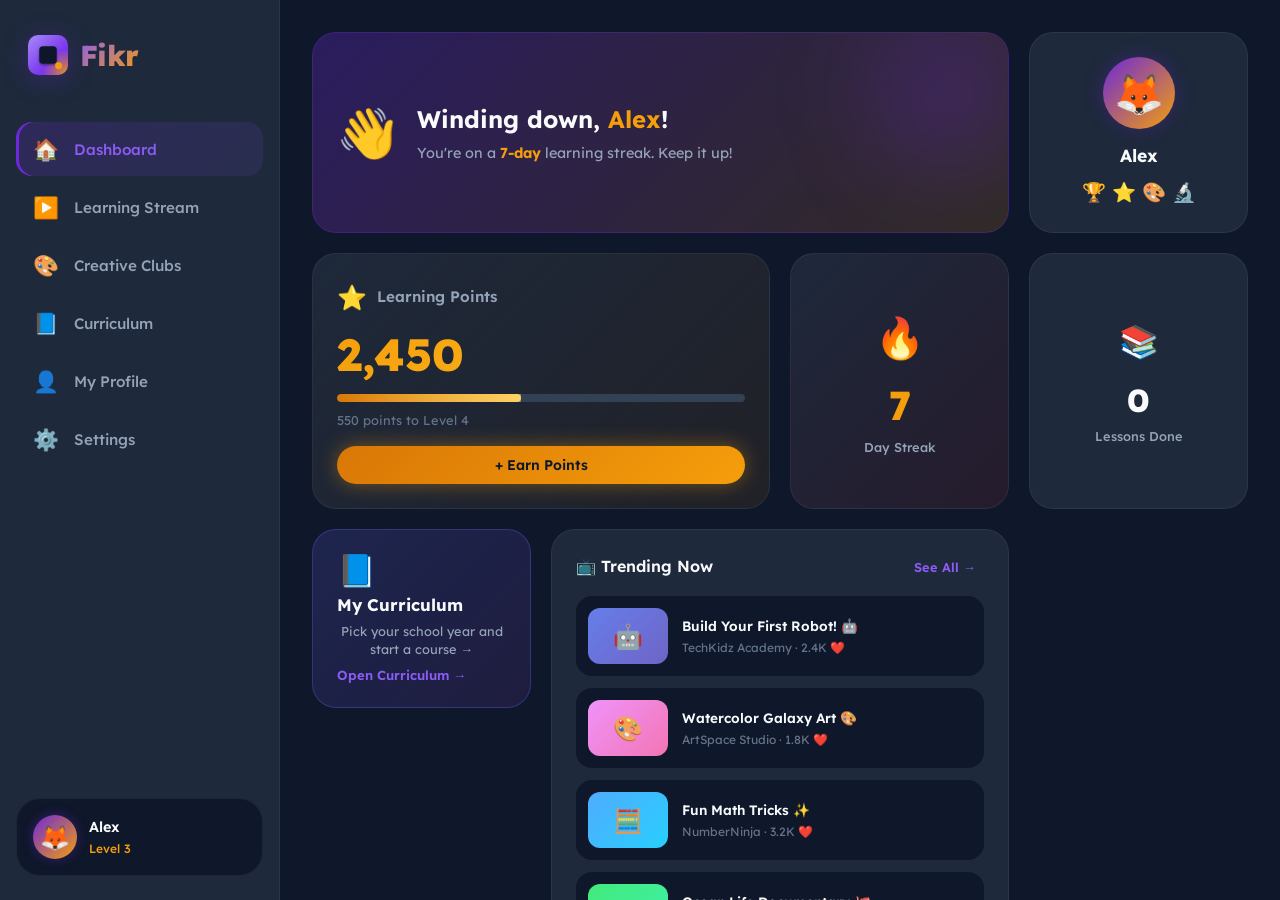
==== commit 70b632f1: "Add files via upload" ====
--- a/app.html
+++ b/app.html
@@ -5,9 +5,12 @@
   <meta name="viewport" content="width=device-width, initial-scale=1.0">
 
   <!-- SEO -->
-  <title>Fikr — Learn, Create, Grow 💡</title>
+  <title>Fikr — Learn, Create, Grow</title>
   <meta name="description" content="Fikr is a safe educational social network for kids aged 8-16. Explore learning streams, join creative clubs, and grow your knowledge in a moderated environment.">
   <meta name="theme-color" content="#6D28D9">
+
+  <!-- Brand favicon (SVG with prefers-color-scheme support) -->
+  <link rel="icon" type="image/svg+xml" href="logo.svg">
 
   <!-- Preconnect for fast font loading -->
   <link rel="preconnect" href="https://fonts.googleapis.com">
@@ -22,6 +25,7 @@
   <link rel="stylesheet" href="css/components/modal.css">
   <link rel="stylesheet" href="css/components/profile.css">
   <link rel="stylesheet" href="css/components/settings.css">
+  <link rel="stylesheet" href="css/components/curriculum.css">
 </head>
 
 <body>
@@ -39,7 +43,29 @@
 
       <!-- Logo -->
       <div class="sidebar__logo">
-        <span class="sidebar__logo-icon">💡</span>
+        <svg class="fikr-logo sidebar__logo-mark" viewBox="0 0 64 64"
+             xmlns="http://www.w3.org/2000/svg" aria-hidden="true" focusable="false">
+          <defs>
+            <linearGradient id="fikr-violet-side" x1="0%" y1="0%" x2="100%" y2="100%">
+              <stop offset="0%"   stop-color="#A78BFA"/>
+              <stop offset="60%"  stop-color="#7C3AED"/>
+              <stop offset="100%" stop-color="#6D28D9"/>
+            </linearGradient>
+            <radialGradient id="fikr-ambre-side" cx="100%" cy="100%" r="75%">
+              <stop offset="0%"  stop-color="#F59E0B" stop-opacity="0.95"/>
+              <stop offset="45%" stop-color="#F59E0B" stop-opacity="0.45"/>
+              <stop offset="85%" stop-color="#F59E0B" stop-opacity="0"/>
+            </radialGradient>
+            <filter id="fikr-shadow-side" x="-25%" y="-25%" width="150%" height="150%">
+              <feDropShadow dx="0" dy="2" stdDeviation="1.5" flood-color="#000" flood-opacity="0.45"/>
+            </filter>
+          </defs>
+          <rect width="64" height="64" rx="16" fill="url(#fikr-violet-side)"/>
+          <rect width="64" height="64" rx="16" fill="url(#fikr-ambre-side)"/>
+          <rect x="18" y="18" width="28" height="28" rx="6"
+                class="fikr-logo__window" filter="url(#fikr-shadow-side)"/>
+          <circle cx="49" cy="49" r="5.5" fill="#F59E0B"/>
+        </svg>
         <h1 class="sidebar__logo-text">Fikr</h1>
       </div>
 
@@ -61,6 +87,12 @@
                 data-view="clubs" id="nav-clubs" aria-label="Creative Clubs">
           <span class="sidebar__nav-icon">🎨</span>
           <span class="sidebar__nav-label">Creative Clubs</span>
+        </button>
+
+        <button class="sidebar__nav-item"
+                data-action="curriculum" id="nav-curriculum" aria-label="Curriculum">
+          <span class="sidebar__nav-icon">📘</span>
+          <span class="sidebar__nav-label">Curriculum</span>
         </button>
 
         <button class="sidebar__nav-item"
@@ -144,9 +176,19 @@
           <!-- Stat Card -->
           <div class="card card--stat">
             <span class="card__stat-icon">📚</span>
-            <div class="card__stat-value">42</div>
+            <div class="card__stat-value" id="stat-lessons-done">0</div>
             <p class="card__stat-label">Lessons Done</p>
           </div>
+
+          <!-- Curriculum Entry Tile -->
+          <button class="card card--curriculum" id="curriculum-tile">
+            <span class="card__curriculum-icon">📘</span>
+            <h3 class="card__curriculum-title">My Curriculum</h3>
+            <p class="card__curriculum-desc" id="curriculum-tile-desc">
+              Pick your school year and start a course →
+            </p>
+            <span class="card__curriculum-cta">Open Curriculum →</span>
+          </button>
 
           <!-- Stream Preview Card -->
           <div class="card card--stream-preview">
@@ -228,6 +270,15 @@
           </p>
         </div>
       </section>
+
+      <!-- ── CURRICULUM: YEARS VIEW ──────────────────────────── -->
+      <section class="view" id="view-years" aria-label="Curriculum Years"></section>
+
+      <!-- ── CURRICULUM: COURSES VIEW ────────────────────────── -->
+      <section class="view" id="view-courses" aria-label="Courses for selected year"></section>
+
+      <!-- ── CURRICULUM: COURSE DETAIL VIEW ──────────────────── -->
+      <section class="view" id="view-course-detail" aria-label="Course detail"></section>
 
       <!-- ── PROFILE VIEW ──────────────────────────────────── -->
       <section class="view" id="view-profile" aria-label="My Profile">
@@ -483,6 +534,12 @@
     </div>
 
     <!-- ════════════════════════════════════════════════════════
+         CURRICULUM CONTENT MODAL — populated by curriculum.js
+         ════════════════════════════════════════════════════════ -->
+    <div class="modal-overlay" id="curriculum-modal" hidden
+         aria-modal="true" role="dialog" aria-label="Lesson content"></div>
+
+    <!-- ════════════════════════════════════════════════════════
          TOAST NOTIFICATION CONTAINER
          ════════════════════════════════════════════════════════ -->
     <div class="toast-container" id="toast-container" aria-live="polite"></div>
--- a/css/components/sidebar.css
+++ b/css/components/sidebar.css
@@ -35,10 +35,23 @@
   user-select: none;
 }
 
-.sidebar__logo-icon {
-  font-size: 2rem;
-  animation: float 3s ease-in-out infinite;
-  display: inline-block;
+/* Brand mark — replaces the legacy 💡 emoji icon */
+.sidebar__logo-mark {
+  width: 40px;
+  height: 40px;
+  flex-shrink: 0;
+  display: block;
+  filter: drop-shadow(0 4px 12px rgba(109, 40, 217, 0.3));
+  transition: transform var(--transition-base);
+}
+
+.sidebar__logo:hover .sidebar__logo-mark {
+  transform: rotate(-4deg) scale(1.05);
+}
+
+/* Window of the brand mark themes via the page's --color-bg-deep */
+.fikr-logo__window {
+  fill: var(--color-bg-deep);
 }
 
 .sidebar__logo-text {
--- a/css/components/curriculum.css
+++ b/css/components/curriculum.css
@@ -0,0 +1,991 @@
+/**
+ * Curriculum Path Styles
+ *
+ * Shared styles for the three drill-down views:
+ *   • Years grid
+ *   • Courses grid (per year)
+ *   • Course detail (item list)
+ *   • Content modal (scenario · topic · exercise · quiz · video · project)
+ *
+ * All cards expose a `--card-color` custom property so subjects/years
+ * can colour-theme their UI without overriding any rule.
+ */
+
+/* ============================================
+   1. SHARED LAYOUT
+   ============================================ */
+.curriculum {
+  max-width: 1080px;
+  margin: 0 auto;
+}
+
+.curriculum__header {
+  margin-bottom: 24px;
+}
+
+.curriculum__title {
+  font-size: 2rem;
+  font-weight: 800;
+  margin-bottom: 4px;
+  background: linear-gradient(135deg, var(--color-primary-light), var(--color-accent));
+  -webkit-background-clip: text;
+  -webkit-text-fill-color: transparent;
+  background-clip: text;
+}
+
+.curriculum__subtitle {
+  color: var(--color-text-secondary);
+  font-size: 0.95rem;
+}
+
+.curriculum__empty {
+  text-align: center;
+  padding: 48px 20px;
+  color: var(--color-text-secondary);
+  font-size: 0.95rem;
+}
+
+/* ============================================
+   2. BREADCRUMB
+   ============================================ */
+.breadcrumb {
+  display: flex;
+  align-items: center;
+  gap: 8px;
+  margin-bottom: 18px;
+  flex-wrap: wrap;
+  font-size: 0.85rem;
+  color: var(--color-text-secondary);
+}
+
+.breadcrumb__crumb {
+  background: var(--color-bg-surface);
+  border: 1px solid rgba(255, 255, 255, 0.06);
+  padding: 6px 14px;
+  border-radius: var(--radius-pill);
+  cursor: pointer;
+  color: var(--color-text-secondary);
+  font-weight: 500;
+  transition: all var(--transition-fast);
+}
+
+.breadcrumb__crumb:hover {
+  background: var(--color-bg-surface-hover);
+  color: var(--color-text-primary);
+  transform: translateX(-2px);
+}
+
+.breadcrumb__sep {
+  opacity: 0.5;
+}
+
+.breadcrumb__current {
+  font-weight: 700;
+  color: var(--color-text-primary);
+  padding: 6px 8px;
+}
+
+/* ============================================
+   3. SEARCH + FILTER PILLS  (shared with Clubs)
+   ============================================ */
+.curriculum__search {
+  position: relative;
+  margin-bottom: 14px;
+  max-width: 480px;
+}
+
+.curriculum__search-icon {
+  position: absolute;
+  left: 16px;
+  top: 50%;
+  transform: translateY(-50%);
+  font-size: 1rem;
+  pointer-events: none;
+  opacity: 0.7;
+}
+
+.curriculum__search-input {
+  width: 100%;
+  padding: 12px 16px 12px 44px;
+  background: var(--color-bg-surface);
+  border: 1px solid rgba(255, 255, 255, 0.06);
+  border-radius: var(--radius-pill);
+  font-size: 0.9rem;
+  color: var(--color-text-primary);
+  font-family: 'Lexend', sans-serif;
+  transition: border-color var(--transition-base), box-shadow var(--transition-base);
+}
+
+.curriculum__search-input::placeholder {
+  color: var(--color-text-muted);
+}
+
+.curriculum__search-input:focus {
+  border-color: var(--color-primary);
+  box-shadow: 0 0 0 3px var(--color-primary-glow);
+  outline: none;
+}
+
+.curriculum__filters {
+  display: flex;
+  gap: 8px;
+  flex-wrap: wrap;
+  margin-bottom: 18px;
+}
+
+.curriculum__filters--types {
+  margin-bottom: 12px;
+}
+
+.curriculum__pill {
+  display: inline-flex;
+  align-items: center;
+  gap: 6px;
+  padding: 8px 14px;
+  border-radius: var(--radius-pill);
+  background: var(--color-bg-surface);
+  border: 1px solid rgba(255, 255, 255, 0.06);
+  color: var(--color-text-secondary);
+  font-size: 0.82rem;
+  font-weight: 500;
+  cursor: pointer;
+  transition: all var(--transition-base);
+  font-family: 'Lexend', sans-serif;
+}
+
+.curriculum__pill:hover {
+  background: var(--color-bg-surface-hover);
+  color: var(--color-text-primary);
+  transform: translateY(-1px);
+}
+
+.curriculum__pill--active {
+  background: linear-gradient(135deg, var(--pill-color, var(--color-primary)), var(--color-primary-light));
+  color: white;
+  border-color: transparent;
+  box-shadow: 0 0 16px rgba(109, 40, 217, 0.25);
+}
+
+.curriculum__pill--active:hover {
+  transform: none;
+}
+
+.curriculum__filters--meta {
+  align-items: center;
+}
+
+.curriculum__filter-group {
+  display: inline-flex;
+  align-items: center;
+  gap: 8px;
+}
+
+.curriculum__filter-label {
+  font-size: 0.78rem;
+  color: var(--color-text-muted);
+  text-transform: uppercase;
+  letter-spacing: 0.04em;
+  font-weight: 600;
+}
+
+.curriculum__select {
+  padding: 8px 32px 8px 12px;
+  background: var(--color-bg-surface);
+  border: 1px solid rgba(255, 255, 255, 0.06);
+  border-radius: var(--radius-md);
+  font-size: 0.82rem;
+  color: var(--color-text-primary);
+  font-family: 'Lexend', sans-serif;
+  cursor: pointer;
+  appearance: none;
+  -webkit-appearance: none;
+  background-image: url("data:image/svg+xml,%3Csvg width='12' height='8' viewBox='0 0 12 8' xmlns='http://www.w3.org/2000/svg'%3E%3Cpath d='M1 1l5 5 5-5' stroke='%2394a3b8' stroke-width='2' fill='none' stroke-linecap='round'/%3E%3C/svg%3E");
+  background-repeat: no-repeat;
+  background-position: right 10px center;
+}
+
+.curriculum__select:focus {
+  border-color: var(--color-primary);
+  box-shadow: 0 0 0 3px var(--color-primary-glow);
+  outline: none;
+}
+
+/* ============================================
+   4. YEARS GRID
+   ============================================ */
+.curriculum__years-grid {
+  display: grid;
+  grid-template-columns: repeat(auto-fill, minmax(240px, 1fr));
+  gap: 16px;
+}
+
+.year-card {
+  position: relative;
+  display: flex;
+  flex-direction: column;
+  align-items: flex-start;
+  gap: 6px;
+  padding: 24px;
+  border-radius: var(--radius-lg);
+  background: var(--color-bg-surface);
+  border: 1px solid rgba(255, 255, 255, 0.06);
+  cursor: pointer;
+  overflow: hidden;
+  transition: all var(--transition-base);
+  animation: slideUp 0.4s ease backwards;
+  text-align: left;
+}
+
+.year-card:hover {
+  transform: translateY(-4px);
+  border-color: var(--card-color);
+  box-shadow: 0 8px 30px rgba(0, 0, 0, 0.25), 0 0 30px var(--card-color);
+}
+
+.year-card__bg {
+  position: absolute;
+  top: -40px;
+  right: -40px;
+  width: 140px;
+  height: 140px;
+  border-radius: 50%;
+  background: radial-gradient(circle, var(--card-color), transparent 65%);
+  opacity: 0.35;
+  filter: blur(20px);
+  pointer-events: none;
+}
+
+.year-card__emoji {
+  font-size: 2.6rem;
+  line-height: 1;
+  z-index: 1;
+}
+
+.year-card__label {
+  font-size: 1.15rem;
+  font-weight: 700;
+  color: var(--card-color);
+  z-index: 1;
+}
+
+.year-card__age {
+  font-size: 0.78rem;
+  color: var(--color-text-muted);
+  text-transform: uppercase;
+  letter-spacing: 0.04em;
+}
+
+.year-card__stats {
+  display: flex;
+  flex-direction: column;
+  gap: 2px;
+  margin-top: 10px;
+  font-size: 0.78rem;
+  color: var(--color-text-secondary);
+}
+
+/* ============================================
+   5. COURSES GRID
+   ============================================ */
+.curriculum__courses-grid {
+  display: grid;
+  grid-template-columns: repeat(auto-fill, minmax(240px, 1fr));
+  gap: 16px;
+}
+
+.course-card {
+  display: flex;
+  flex-direction: column;
+  gap: 10px;
+  padding: 20px;
+  border-radius: var(--radius-lg);
+  background: var(--color-bg-surface);
+  border: 1px solid rgba(255, 255, 255, 0.06);
+  cursor: pointer;
+  transition: all var(--transition-base);
+  text-align: left;
+  animation: slideUp 0.35s ease backwards;
+}
+
+.course-card:hover {
+  transform: translateY(-3px);
+  border-color: var(--card-color);
+  box-shadow: 0 6px 24px rgba(0, 0, 0, 0.25);
+}
+
+.course-card__header {
+  display: flex;
+  align-items: center;
+  justify-content: space-between;
+}
+
+.course-card__emoji {
+  font-size: 2.4rem;
+  line-height: 1;
+}
+
+.course-card__badge {
+  font-size: 0.7rem;
+  padding: 4px 10px;
+  background: rgba(16, 185, 129, 0.15);
+  color: var(--color-success);
+  border-radius: var(--radius-pill);
+  font-weight: 600;
+  border: 1px solid rgba(16, 185, 129, 0.3);
+}
+
+.course-card__name {
+  font-size: 1.1rem;
+  font-weight: 700;
+  color: var(--card-color);
+  margin: 0;
+}
+
+.course-card__desc {
+  font-size: 0.8rem;
+  color: var(--color-text-secondary);
+  line-height: 1.4;
+  flex: 1;
+}
+
+.course-card__footer {
+  margin-top: 4px;
+}
+
+.course-card__progress-bar {
+  height: 6px;
+  background: var(--color-bg-elevated);
+  border-radius: var(--radius-pill);
+  overflow: hidden;
+  margin-bottom: 6px;
+}
+
+.course-card__progress-fill {
+  height: 100%;
+  background: linear-gradient(90deg, var(--card-color), var(--color-accent));
+  transition: width 0.6s cubic-bezier(0.4, 0, 0.2, 1);
+}
+
+.course-card__progress-label {
+  font-size: 0.72rem;
+  color: var(--color-text-muted);
+}
+
+/* ============================================
+   6. COURSE BANNER (detail view header)
+   ============================================ */
+.course-banner {
+  position: relative;
+  display: flex;
+  align-items: center;
+  justify-content: space-between;
+  gap: 16px;
+  padding: 24px;
+  border-radius: var(--radius-lg);
+  background: var(--color-bg-surface);
+  border: 1px solid rgba(255, 255, 255, 0.06);
+  overflow: hidden;
+  margin-bottom: 22px;
+}
+
+.course-banner__bg {
+  position: absolute;
+  inset: 0;
+  background: linear-gradient(135deg, var(--card-color, var(--color-primary)), transparent 70%);
+  opacity: 0.18;
+  pointer-events: none;
+}
+
+.course-banner__main {
+  display: flex;
+  align-items: center;
+  gap: 18px;
+  z-index: 1;
+}
+
+.course-banner__emoji {
+  font-size: 3.2rem;
+  line-height: 1;
+}
+
+.course-banner__title {
+  font-size: 1.6rem;
+  font-weight: 800;
+  margin-bottom: 2px;
+  color: var(--card-color);
+}
+
+.course-banner__meta {
+  font-size: 0.8rem;
+  color: var(--color-text-muted);
+  margin-bottom: 4px;
+}
+
+.course-banner__desc {
+  font-size: 0.85rem;
+  color: var(--color-text-secondary);
+  max-width: 460px;
+}
+
+.course-banner__progress {
+  position: relative;
+  width: 60px;
+  height: 60px;
+  flex-shrink: 0;
+  z-index: 1;
+}
+
+.course-banner__pct {
+  position: absolute;
+  inset: 0;
+  display: flex;
+  align-items: center;
+  justify-content: center;
+  font-weight: 700;
+  font-size: 0.85rem;
+  color: var(--color-text-primary);
+}
+
+.progress-ring circle:nth-child(2) {
+  transition: stroke-dasharray 0.8s ease;
+}
+
+/* ============================================
+   7. ITEM LIST (course detail)
+   ============================================ */
+.item-list {
+  display: flex;
+  flex-direction: column;
+  gap: 8px;
+}
+
+.item-row {
+  display: flex;
+  align-items: center;
+  gap: 14px;
+  padding: 14px 18px;
+  border-radius: var(--radius-md);
+  background: var(--color-bg-surface);
+  border: 1px solid rgba(255, 255, 255, 0.06);
+  cursor: pointer;
+  text-align: left;
+  width: 100%;
+  transition: all var(--transition-base);
+  animation: slideUp 0.3s ease backwards;
+  font-family: 'Lexend', sans-serif;
+}
+
+.item-row:not(:disabled):hover {
+  transform: translateX(4px);
+  border-color: var(--type-color);
+  background: var(--color-bg-surface-hover);
+}
+
+.item-row--locked {
+  opacity: 0.4;
+  cursor: not-allowed;
+}
+
+.item-row--completed {
+  background: linear-gradient(135deg, rgba(16, 185, 129, 0.08), rgba(16, 185, 129, 0.02));
+  border-color: rgba(16, 185, 129, 0.25);
+}
+
+.item-row__type-badge {
+  padding: 4px 10px;
+  border-radius: var(--radius-pill);
+  font-size: 0.72rem;
+  font-weight: 600;
+  flex-shrink: 0;
+}
+
+.item-row__main {
+  flex: 1;
+  display: flex;
+  flex-direction: column;
+  gap: 2px;
+  overflow: hidden;
+}
+
+.item-row__title {
+  font-weight: 600;
+  font-size: 0.95rem;
+  color: var(--color-text-primary);
+}
+
+.item-row__meta {
+  font-size: 0.75rem;
+  color: var(--color-text-muted);
+}
+
+.item-row__status {
+  font-size: 1.2rem;
+  flex-shrink: 0;
+  width: 32px;
+  text-align: center;
+}
+
+/* ============================================
+   8. CONTENT MODAL (scenarios, topics, etc.)
+   ============================================ */
+.content-modal {
+  background: var(--color-bg-surface);
+  border-radius: var(--radius-xl);
+  border: 1px solid rgba(255, 255, 255, 0.1);
+  padding: 28px;
+  width: 92%;
+  max-width: 720px;
+  max-height: 88vh;
+  overflow-y: auto;
+  position: relative;
+  transform: scale(0.92) translateY(20px);
+  transition: transform var(--transition-slow);
+  box-shadow: var(--shadow-lg), 0 0 60px rgba(109, 40, 217, 0.15);
+}
+
+.modal-overlay--visible .content-modal {
+  transform: scale(1) translateY(0);
+}
+
+.content-modal__header {
+  display: flex;
+  align-items: center;
+  justify-content: space-between;
+  margin-bottom: 12px;
+}
+
+.content-modal__type-badge {
+  padding: 6px 14px;
+  border-radius: var(--radius-pill);
+  font-size: 0.78rem;
+  font-weight: 600;
+}
+
+.content-modal__close {
+  width: 32px;
+  height: 32px;
+  border-radius: 50%;
+  background: var(--color-bg-elevated);
+  color: var(--color-text-secondary);
+  display: flex;
+  align-items: center;
+  justify-content: center;
+  cursor: pointer;
+  font-size: 0.85rem;
+  transition: all var(--transition-fast);
+}
+
+.content-modal__close:hover {
+  background: var(--color-error);
+  color: white;
+}
+
+.content-modal__title {
+  font-size: 1.5rem;
+  font-weight: 800;
+  margin-bottom: 4px;
+  color: var(--color-text-primary);
+}
+
+.content-modal__meta {
+  font-size: 0.78rem;
+  color: var(--color-text-muted);
+  margin-bottom: 18px;
+}
+
+.content-modal__body {
+  margin-bottom: 22px;
+}
+
+.content-modal__footer {
+  display: flex;
+  gap: 10px;
+  justify-content: flex-end;
+  padding-top: 18px;
+  border-top: 1px solid rgba(255, 255, 255, 0.06);
+}
+
+/* ============================================
+   8a. SCENARIO (comic panels)
+   ============================================ */
+.scenario {
+  display: grid;
+  grid-template-columns: repeat(2, 1fr);
+  gap: 12px;
+}
+
+.scenario__panel {
+  position: relative;
+  border-radius: var(--radius-md);
+  padding: 16px;
+  min-height: 160px;
+  display: flex;
+  flex-direction: column;
+  justify-content: space-between;
+  color: white;
+  overflow: hidden;
+  box-shadow: 0 4px 14px rgba(0, 0, 0, 0.25);
+}
+
+.scenario__panel-num {
+  position: absolute;
+  top: 8px;
+  left: 10px;
+  font-size: 0.7rem;
+  font-weight: 800;
+  background: rgba(0, 0, 0, 0.4);
+  padding: 2px 8px;
+  border-radius: var(--radius-pill);
+  letter-spacing: 0.04em;
+}
+
+.scenario__panel-emoji {
+  font-size: 2.6rem;
+  align-self: center;
+  margin-top: 14px;
+  filter: drop-shadow(0 2px 6px rgba(0, 0, 0, 0.3));
+}
+
+.scenario__bubble {
+  background: rgba(255, 255, 255, 0.95);
+  color: var(--color-bg-deep);
+  padding: 8px 12px;
+  border-radius: var(--radius-md);
+  font-size: 0.78rem;
+  font-weight: 500;
+  line-height: 1.4;
+  margin-top: 12px;
+}
+
+.scenario__caption {
+  font-size: 0.7rem;
+  font-style: italic;
+  margin-top: 8px;
+  opacity: 0.95;
+}
+
+/* ============================================
+   8b. TOPIC explainer
+   ============================================ */
+.topic__section {
+  background: var(--color-bg-deep);
+  border: 1px solid rgba(255, 255, 255, 0.04);
+  padding: 14px 16px;
+  border-radius: var(--radius-md);
+  margin-bottom: 10px;
+}
+
+.topic__heading {
+  font-size: 0.95rem;
+  font-weight: 700;
+  margin-bottom: 6px;
+  color: var(--color-primary-light);
+}
+
+.topic__body {
+  font-size: 0.88rem;
+  color: var(--color-text-secondary);
+  line-height: 1.6;
+}
+
+/* ============================================
+   8c. EXERCISE / QUIZ
+   ============================================ */
+.exercise__intro {
+  font-size: 0.88rem;
+  color: var(--color-text-secondary);
+  margin-bottom: 16px;
+}
+
+.exercise__list {
+  list-style: none;
+  padding-left: 0;
+  display: flex;
+  flex-direction: column;
+  gap: 12px;
+  counter-reset: exq;
+}
+
+.exercise__q {
+  background: var(--color-bg-deep);
+  padding: 12px 14px;
+  border-radius: var(--radius-md);
+  border: 1px solid rgba(255, 255, 255, 0.04);
+  counter-increment: exq;
+}
+
+.exercise__q::before {
+  content: counter(exq) ".";
+  font-weight: 700;
+  color: var(--color-accent);
+  margin-right: 6px;
+}
+
+.exercise__label {
+  font-size: 0.88rem;
+  font-weight: 500;
+  color: var(--color-text-primary);
+  display: block;
+  margin-bottom: 8px;
+}
+
+.exercise__input {
+  width: 100%;
+  padding: 10px 14px;
+  background: var(--color-bg-surface);
+  border: 2px solid var(--color-bg-elevated);
+  border-radius: var(--radius-md);
+  font-size: 0.9rem;
+  color: var(--color-text-primary);
+  font-family: 'Lexend', sans-serif;
+  transition: border-color var(--transition-base), box-shadow var(--transition-base);
+}
+
+.exercise__input:focus {
+  border-color: var(--color-primary);
+  box-shadow: 0 0 0 3px var(--color-primary-glow);
+  outline: none;
+}
+
+.exercise__input--ok {
+  border-color: var(--color-success);
+  box-shadow: 0 0 0 3px rgba(16, 185, 129, 0.15);
+}
+
+.exercise__input--bad {
+  border-color: var(--color-error);
+  box-shadow: 0 0 0 3px rgba(239, 68, 68, 0.15);
+}
+
+.exercise__controls {
+  margin-top: 14px;
+  display: flex;
+  gap: 10px;
+}
+
+.exercise__result {
+  margin-top: 12px;
+  font-weight: 600;
+  font-size: 0.9rem;
+  color: var(--color-text-secondary);
+  min-height: 22px;
+}
+
+.exercise__result--success {
+  color: var(--color-success);
+}
+
+.quiz__q {
+  background: var(--color-bg-deep);
+  padding: 14px 16px;
+  border-radius: var(--radius-md);
+  border: 1px solid rgba(255, 255, 255, 0.04);
+  margin-bottom: 12px;
+  border: none;
+  border-top: 1px solid rgba(255, 255, 255, 0.04);
+}
+
+.quiz__option {
+  display: flex;
+  align-items: center;
+  gap: 10px;
+  padding: 8px 12px;
+  margin: 4px 0;
+  background: var(--color-bg-surface);
+  border: 1px solid rgba(255, 255, 255, 0.06);
+  border-radius: var(--radius-md);
+  cursor: pointer;
+  font-size: 0.85rem;
+  transition: all var(--transition-fast);
+}
+
+.quiz__option:hover {
+  background: var(--color-bg-surface-hover);
+}
+
+.quiz__option--ok {
+  background: rgba(16, 185, 129, 0.18);
+  border-color: var(--color-success);
+}
+
+.quiz__option--bad {
+  background: rgba(239, 68, 68, 0.18);
+  border-color: var(--color-error);
+}
+
+/* ============================================
+   8d. VIDEO placeholder
+   ============================================ */
+.video__player {
+  position: relative;
+  border-radius: var(--radius-lg);
+  height: 240px;
+  display: flex;
+  align-items: center;
+  justify-content: center;
+  margin-bottom: 14px;
+  overflow: hidden;
+}
+
+.video__play {
+  width: 72px;
+  height: 72px;
+  border-radius: 50%;
+  background: rgba(0, 0, 0, 0.4);
+  backdrop-filter: blur(8px);
+  display: flex;
+  align-items: center;
+  justify-content: center;
+  font-size: 1.6rem;
+  color: white;
+  border: 2px solid rgba(255, 255, 255, 0.4);
+  animation: pulse 2.4s ease infinite;
+}
+
+.video__duration {
+  position: absolute;
+  bottom: 12px;
+  right: 12px;
+  background: rgba(0, 0, 0, 0.5);
+  backdrop-filter: blur(6px);
+  color: white;
+  padding: 4px 10px;
+  border-radius: var(--radius-pill);
+  font-size: 0.78rem;
+  font-weight: 600;
+}
+
+.video__desc {
+  font-size: 0.88rem;
+  color: var(--color-text-secondary);
+  line-height: 1.6;
+}
+
+/* ============================================
+   8e. PROJECT brief
+   ============================================ */
+.project__brief {
+  font-size: 0.95rem;
+  color: var(--color-text-primary);
+  background: var(--color-bg-deep);
+  padding: 14px 16px;
+  border-radius: var(--radius-md);
+  border-left: 3px solid var(--color-accent);
+  margin-bottom: 16px;
+}
+
+.project__heading {
+  font-size: 0.85rem;
+  font-weight: 700;
+  color: var(--color-text-secondary);
+  margin-bottom: 10px;
+  text-transform: uppercase;
+  letter-spacing: 0.04em;
+}
+
+.project__steps {
+  list-style: none;
+  padding-left: 0;
+  display: flex;
+  flex-direction: column;
+  gap: 8px;
+}
+
+.project__step {
+  display: flex;
+  align-items: flex-start;
+  gap: 10px;
+  background: var(--color-bg-deep);
+  padding: 10px 14px;
+  border-radius: var(--radius-md);
+  border: 1px solid rgba(255, 255, 255, 0.04);
+}
+
+.project__check {
+  margin-top: 3px;
+  width: 16px;
+  height: 16px;
+  flex-shrink: 0;
+  accent-color: var(--color-primary);
+}
+
+.project__step label {
+  font-size: 0.85rem;
+  color: var(--color-text-secondary);
+  cursor: pointer;
+  line-height: 1.5;
+}
+
+.project__check:checked + label {
+  text-decoration: line-through;
+  color: var(--color-text-muted);
+}
+
+/* ============================================
+   9. DASHBOARD ENTRY TILE
+   ============================================ */
+.card--curriculum {
+  display: flex;
+  flex-direction: column;
+  align-items: flex-start;
+  gap: 8px;
+  background: linear-gradient(135deg,
+    rgba(99, 102, 241, 0.18),
+    rgba(168, 85, 247, 0.10));
+  border-color: rgba(99, 102, 241, 0.3);
+  cursor: pointer;
+}
+
+.card--curriculum:hover {
+  border-color: rgba(99, 102, 241, 0.6);
+  box-shadow: 0 6px 24px rgba(99, 102, 241, 0.2);
+}
+
+.card__curriculum-icon {
+  font-size: 2rem;
+  line-height: 1;
+}
+
+.card__curriculum-title {
+  font-size: 1.05rem;
+  font-weight: 700;
+}
+
+.card__curriculum-desc {
+  font-size: 0.8rem;
+  color: var(--color-text-secondary);
+  line-height: 1.4;
+}
+
+.card__curriculum-cta {
+  margin-top: auto;
+  font-weight: 600;
+  font-size: 0.82rem;
+  color: var(--color-primary-light);
+}
+
+/* ============================================
+   10. RESPONSIVE
+   ============================================ */
+@media (max-width: 720px) {
+  .scenario {
+    grid-template-columns: 1fr;
+  }
+  .course-banner {
+    flex-direction: column;
+    align-items: flex-start;
+  }
+  .course-banner__main {
+    width: 100%;
+  }
+  .curriculum__filters--meta {
+    flex-direction: column;
+    align-items: stretch;
+  }
+  .curriculum__filter-group {
+    justify-content: space-between;
+  }
+  .curriculum__select {
+    flex: 1;
+  }
+}
